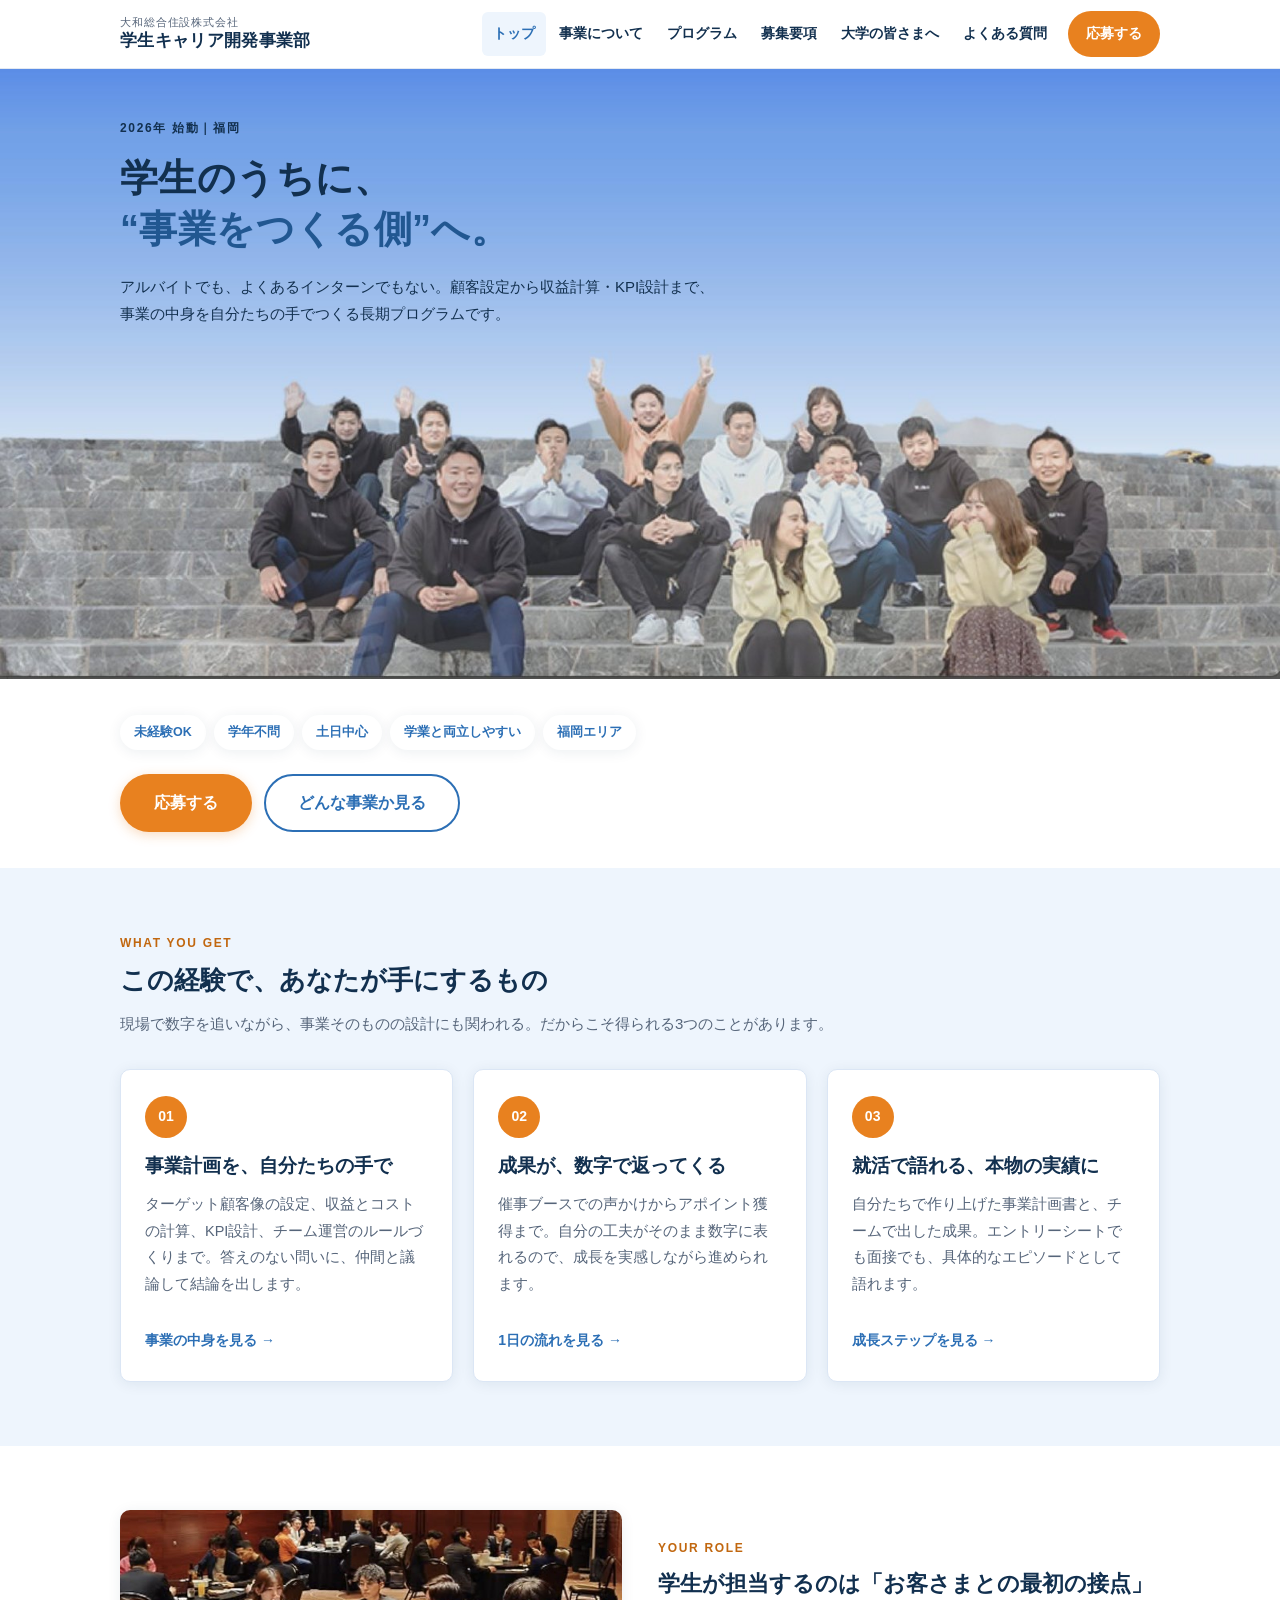
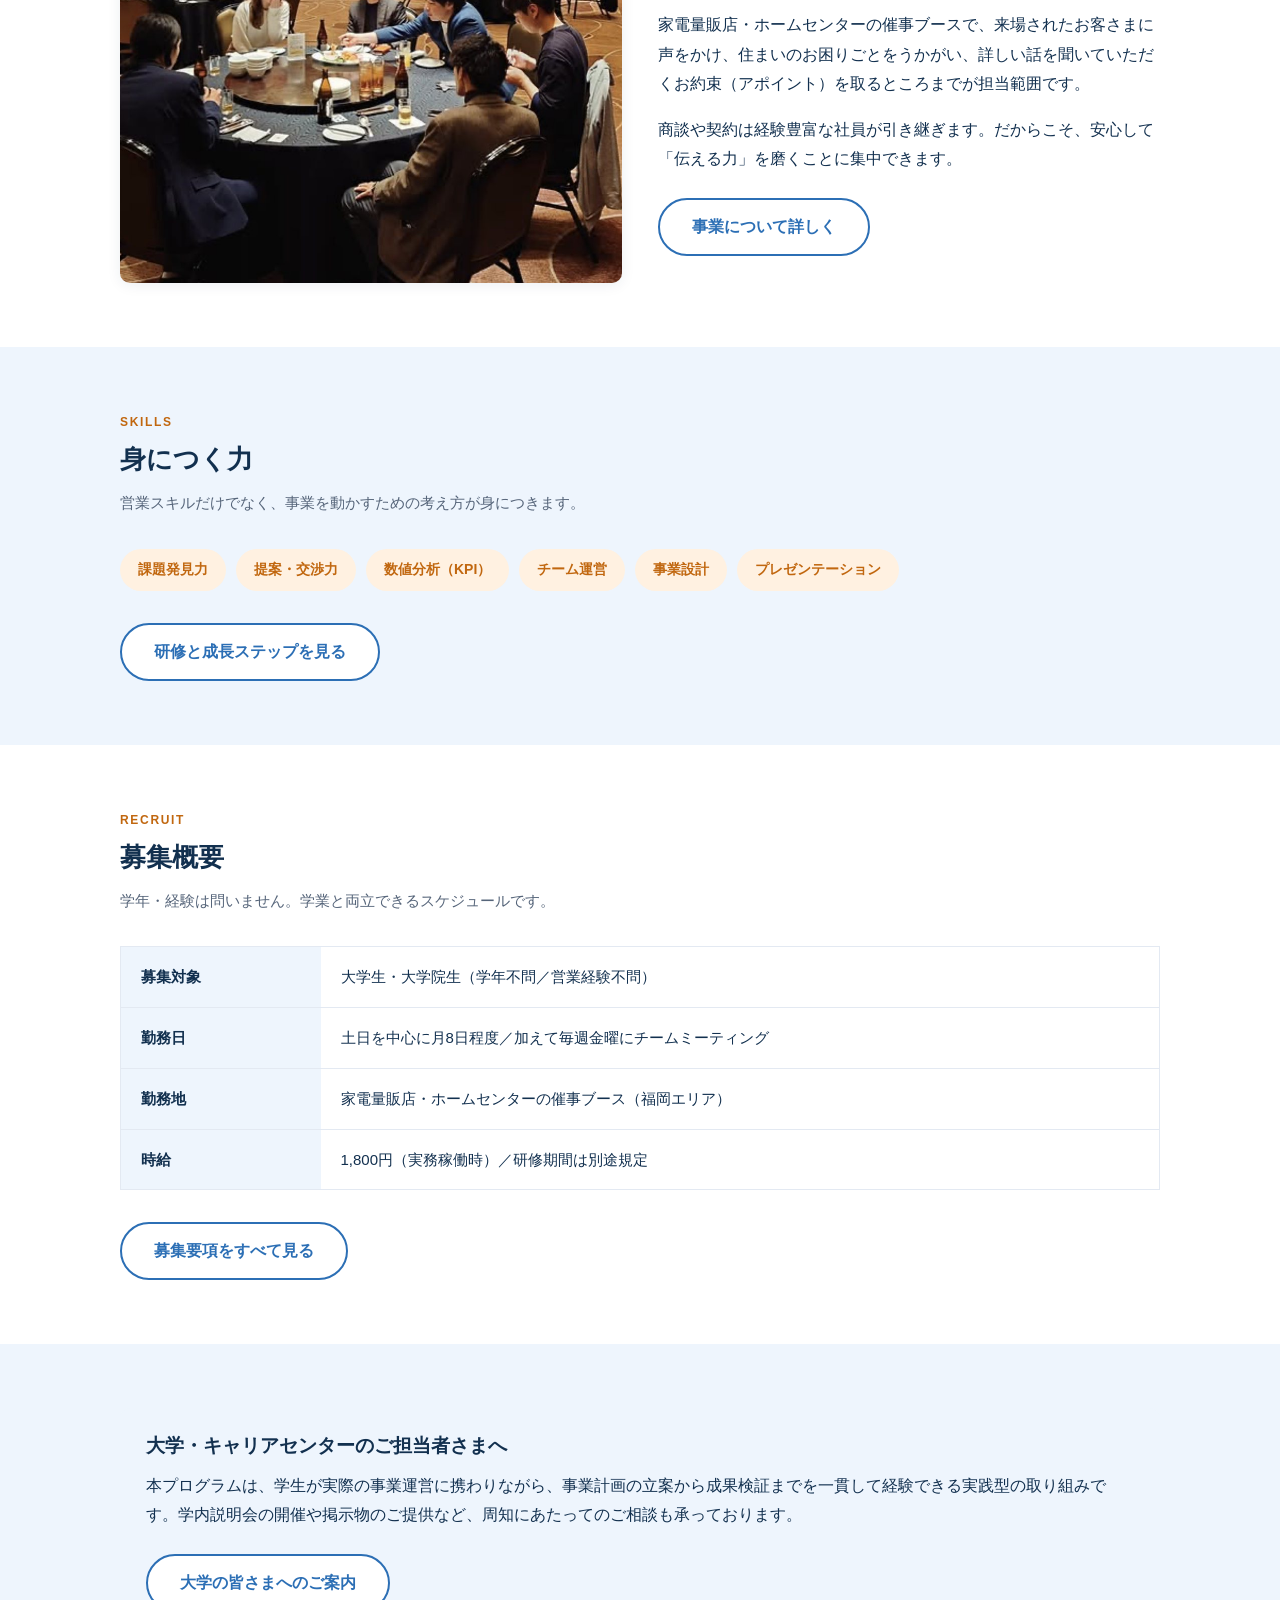
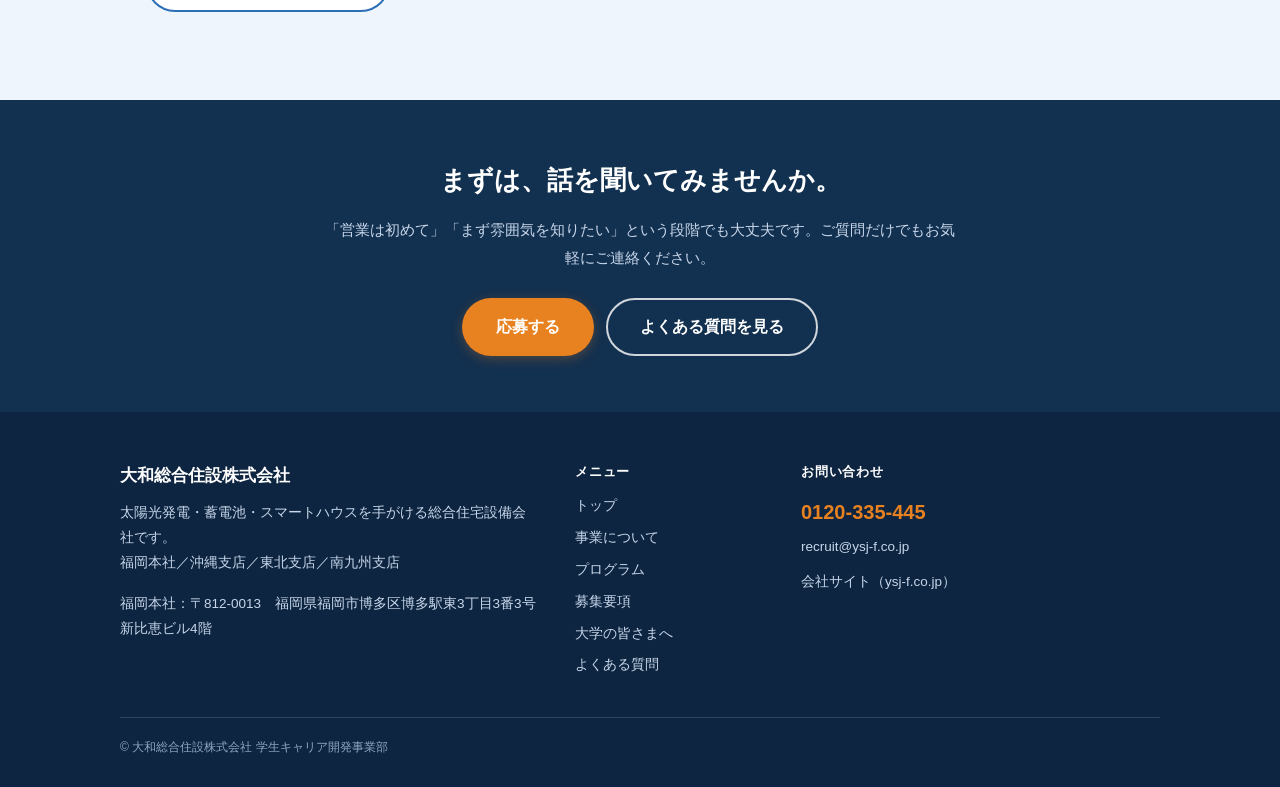
==== index.html @ b504ba30 "Add files via upload" ====
<!DOCTYPE html>
<html lang="ja">
<head>
<meta charset="utf-8">
<meta name="viewport" content="width=device-width,initial-scale=1">
<title>学生キャリア開発事業部｜大和総合住設株式会社</title>
<meta name="description" content="大和総合住設株式会社の学生キャリア開発事業部。顧客設定・収益計算・KPI設計まで、事業のつくり方を学生自身が考え、形にする長期プログラムです。福岡エリアで学生を募集しています。">
<link rel="stylesheet" href="assets/style.css">
</head>
<body>

<!--
  ==========================================================================
   このファイルの直し方（ブラウザ上でもそのまま編集できます）

   ・「< >」で囲まれた部分＝タグ は触らないでください
   ・タグとタグの あいだの日本語 だけを書き換えます
       例）  <h3>事業計画を、自分たちの手で</h3>
             ここの日本語だけ変える ↑
   ・下に「▼ ◯◯ ここから」という目印を入れています。直したい場所を
     その目印から探してください
   ・応募ボタンのリンク先・電話番号・メールは assets/config.js で
     一括変更できます（このファイルを触る必要はありません）
  ==========================================================================
-->

<header class="site-header">
  <div class="wrap header-inner">
    <a class="brand" href="index.html">
      <span class="brand-sub">大和総合住設株式会社</span>
      <span class="brand-main">学生キャリア開発事業部</span>
    </a>
    <button class="nav-toggle" type="button" aria-label="メニューを開く" aria-expanded="false"><span></span></button>
    <nav class="nav">
      <a href="index.html">トップ</a>
      <a href="about.html">事業について</a>
      <a href="program.html">プログラム</a>
      <a href="recruit.html">募集要項</a>
      <a href="for-universities.html">大学の皆さまへ</a>
      <a href="faq.html">よくある質問</a>
      <a class="btn-apply" href="#" data-apply>応募する</a>
    </nav>
  </div>
</header>

<main>

  <!-- ================= HERO ================= -->
  <!-- ▼▼▼ ここから：学生のうちに、“事業をつくる側”へ。 ▼▼▼ -->
  <section class="hero">
    <img class="hero-img" src="assets/img/hero.jpg" alt="大和総合住設の社員が階段に並んで笑顔で写る集合写真">
    <div class="hero-copy">
      <div class="wrap">
        <p class="hero-eyebrow">2026年 始動｜福岡</p>
        <h1>学生のうちに、<br><span class="accent">&ldquo;事業をつくる側&rdquo;へ。</span></h1>
        <p class="hero-lead">アルバイトでも、よくあるインターンでもない。顧客設定から収益計算・KPI設計まで、事業の中身を自分たちの手でつくる長期プログラムです。</p>
      </div>
    </div>
  </section>

  <!-- スマートフォン用（写真の下にテキストを表示） -->
  <div class="hero-copy-sp">
    <div class="wrap">
      <p class="hero-eyebrow">2026年 始動｜福岡</p>
      <h1>学生のうちに、<br><span class="accent">&ldquo;事業をつくる側&rdquo;へ。</span></h1>
      <p class="hero-lead">アルバイトでも、よくあるインターンでもない。顧客設定から収益計算・KPI設計まで、事業の中身を自分たちの手でつくる長期プログラムです。</p>
    </div>
  </div>

  <!-- ================= バッジ + CTA ================= -->
  <section class="section" style="padding-top:36px;padding-bottom:36px;">
    <div class="wrap">
      <ul class="hero-badges">
        <li>未経験OK</li>
        <li>学年不問</li>
        <li>土日中心</li>
        <li>学業と両立しやすい</li>
        <li>福岡エリア</li>
      </ul>
      <div class="hero-actions">
        <a class="btn btn-primary" href="#" data-apply>応募する</a>
        <a class="btn btn-ghost" href="about.html">どんな事業か見る</a>
      </div>
    </div>
  </section>

  <!-- ================= 3つの魅力 ================= -->
  <!-- ▼▼▼ ここから：この経験で、あなたが手にするもの ▼▼▼ -->
  <section class="section section-tint">
    <div class="wrap">
      <div class="section-head">
        <span class="label">WHAT YOU GET</span>
        <h2>この経験で、あなたが手にするもの</h2>
        <p>現場で数字を追いながら、事業そのものの設計にも関われる。だからこそ得られる3つのことがあります。</p>
      </div>
      <div class="cards">
        <div class="card">
          <span class="num">01</span>
          <h3>事業計画を、自分たちの手で</h3>
          <p>ターゲット顧客像の設定、収益とコストの計算、KPI設計、チーム運営のルールづくりまで。答えのない問いに、仲間と議論して結論を出します。</p>
          <a class="more" href="about.html">事業の中身を見る</a>
        </div>
        <div class="card">
          <span class="num">02</span>
          <h3>成果が、数字で返ってくる</h3>
          <p>催事ブースでの声かけからアポイント獲得まで。自分の工夫がそのまま数字に表れるので、成長を実感しながら進められます。</p>
          <a class="more" href="program.html">1日の流れを見る</a>
        </div>
        <div class="card">
          <span class="num">03</span>
          <h3>就活で語れる、本物の実績に</h3>
          <p>自分たちで作り上げた事業計画書と、チームで出した成果。エントリーシートでも面接でも、具体的なエピソードとして語れます。</p>
          <a class="more" href="program.html">成長ステップを見る</a>
        </div>
      </div>
    </div>
  </section>

  <!-- ================= 仕事内容 ================= -->
  <!-- ▼▼▼ ここから：学生が担当するのは「お客さまとの最初の接点」 ▼▼▼ -->
  <section class="section">
    <div class="wrap">
      <div class="media">
        <div class="media-img">
          <img src="assets/img/meeting.jpg" alt="社内でミーティングをするメンバーの様子">
        </div>
        <div class="media-body">
          <span class="label" style="display:block;font-size:12px;font-weight:700;letter-spacing:.14em;color:var(--orange-dark);margin-bottom:8px;">YOUR ROLE</span>
          <h3>学生が担当するのは「お客さまとの最初の接点」</h3>
          <p>家電量販店・ホームセンターの催事ブースで、来場されたお客さまに声をかけ、住まいのお困りごとをうかがい、詳しい話を聞いていただくお約束（アポイント）を取るところまでが担当範囲です。</p>
          <p>商談や契約は経験豊富な社員が引き継ぎます。だからこそ、安心して「伝える力」を磨くことに集中できます。</p>
          <p class="mt24"><a class="btn btn-ghost" href="about.html">事業について詳しく</a></p>
        </div>
      </div>
    </div>
  </section>

  <!-- ================= 身につく力 ================= -->
  <!-- ▼▼▼ ここから：身につく力 ▼▼▼ -->
  <section class="section section-tint">
    <div class="wrap">
      <div class="section-head">
        <span class="label">SKILLS</span>
        <h2>身につく力</h2>
        <p>営業スキルだけでなく、事業を動かすための考え方が身につきます。</p>
      </div>
      <ul class="chips">
        <li>課題発見力</li>
        <li>提案・交渉力</li>
        <li>数値分析（KPI）</li>
        <li>チーム運営</li>
        <li>事業設計</li>
        <li>プレゼンテーション</li>
      </ul>
      <p class="mt32"><a class="btn btn-ghost" href="program.html">研修と成長ステップを見る</a></p>
    </div>
  </section>

  <!-- ================= 募集要項ダイジェスト ================= -->
  <!-- ▼▼▼ ここから：募集概要 ▼▼▼ -->
  <section class="section">
    <div class="wrap">
      <div class="section-head">
        <span class="label">RECRUIT</span>
        <h2>募集概要</h2>
        <p>学年・経験は問いません。学業と両立できるスケジュールです。</p>
      </div>
      <table class="table">
        <tr><th>募集対象</th><td>大学生・大学院生（学年不問／営業経験不問）</td></tr>
        <tr><th>勤務日</th><td>土日を中心に月8日程度／加えて毎週金曜にチームミーティング</td></tr>
        <tr><th>勤務地</th><td>家電量販店・ホームセンターの催事ブース（福岡エリア）</td></tr>
        <tr><th>時給</th><td>1,800円（実務稼働時）／研修期間は別途規定</td></tr>
      </table>
      <p class="mt32"><a class="btn btn-ghost" href="recruit.html">募集要項をすべて見る</a></p>
    </div>
  </section>

  <!-- ================= 大学向け ================= -->
  <!-- ▼▼▼ ここから：大学・キャリアセンターのご担当者さまへ ▼▼▼ -->
  <section class="section section-tint">
    <div class="wrap">
      <div class="note">
        <h3>大学・キャリアセンターのご担当者さまへ</h3>
        <p>本プログラムは、学生が実際の事業運営に携わりながら、事業計画の立案から成果検証までを一貫して経験できる実践型の取り組みです。学内説明会の開催や掲示物のご提供など、周知にあたってのご相談も承っております。</p>
        <p class="mt24"><a class="btn btn-ghost" href="for-universities.html">大学の皆さまへのご案内</a></p>
      </div>
    </div>
  </section>

  <!-- ================= CTA ================= -->
  <!-- ▼▼▼ ここから：まずは、話を聞いてみませんか。 ▼▼▼ -->
  <section class="cta">
    <div class="wrap">
      <h2>まずは、話を聞いてみませんか。</h2>
      <p>「営業は初めて」「まず雰囲気を知りたい」という段階でも大丈夫です。ご質問だけでもお気軽にご連絡ください。</p>
      <div class="cta-actions">
        <a class="btn btn-primary" href="#" data-apply>応募する</a>
        <a class="btn btn-line" href="faq.html">よくある質問を見る</a>
      </div>
    </div>
  </section>

</main>

<footer class="site-footer">
  <div class="wrap">
    <div class="footer-top">
      <div class="footer-brand">
        <p class="name">大和総合住設株式会社</p>
        <p>太陽光発電・蓄電池・スマートハウスを手がける総合住宅設備会社です。<br>福岡本社／沖縄支店／東北支店／南九州支店</p>
        <p>福岡本社：〒812-0013　福岡県福岡市博多区博多駅東3丁目3番3号 新比恵ビル4階</p>
      </div>
      <div class="footer-links">
        <h4>メニュー</h4>
        <ul>
          <li><a href="index.html">トップ</a></li>
          <li><a href="about.html">事業について</a></li>
          <li><a href="program.html">プログラム</a></li>
          <li><a href="recruit.html">募集要項</a></li>
          <li><a href="for-universities.html">大学の皆さまへ</a></li>
          <li><a href="faq.html">よくある質問</a></li>
        </ul>
      </div>
      <div class="footer-contact">
        <h4 style="color:#fff;font-size:13px;margin:0 0 10px;letter-spacing:.06em;">お問い合わせ</h4>
        <a class="tel" href="tel:0120335445" data-tel>0120-335-445</a>
        <p style="margin:0 0 10px;"><a href="#" data-email>recruit@ysj-f.co.jp</a></p>
        <p style="margin:0;"><a href="https://ysj-f.co.jp" target="_blank" rel="noopener">会社サイト（ysj-f.co.jp）</a></p>
      </div>
    </div>
    <div class="footer-bottom">
      &copy; 大和総合住設株式会社 学生キャリア開発事業部
    </div>
  </div>
</footer>

<script src="assets/config.js"></script>
<script src="assets/main.js"></script>
</body>
</html>
---- assets/style.css ----
@charset "utf-8";

/* =========================================================
   大和総合住設株式会社 学生キャリア開発事業部 サイト共通CSS
   色を変えたいときは、下の :root の値を書き換えてください。
   ========================================================= */

:root{
  --navy:#12304F;
  --navy-deep:#0D2540;
  --blue:#2C6FB5;
  --blue-dark:#215791;
  --blue-light:#EEF5FD;
  --orange:#E8811F;
  --orange-dark:#C1670F;
  --orange-tint:#FFF1E1;
  --gray:#56657A;
  --line:#E3E9F2;
  --white:#ffffff;
  --shadow:0 2px 14px rgba(18,48,79,.08);
  --radius:10px;
  --wrap:1080px;
}

*,*::before,*::after{box-sizing:border-box;}

html{scroll-behavior:smooth;}

body{
  margin:0;
  color:var(--navy);
  background:var(--white);
  font-family:"Hiragino Kaku Gothic ProN","Hiragino Sans","Yu Gothic","YuGothic",Meiryo,"Noto Sans JP",sans-serif;
  font-size:16px;
  line-height:1.85;
  -webkit-text-size-adjust:100%;
}

img{max-width:100%;height:auto;display:block;border:0;}
a{color:var(--blue);}
a:hover{color:var(--blue-dark);}

.wrap{width:100%;max-width:var(--wrap);margin:0 auto;padding:0 20px;}

/* ---------------- header ---------------- */
.site-header{
  position:sticky;top:0;z-index:100;
  background:rgba(255,255,255,.97);
  border-bottom:1px solid var(--line);
}
.header-inner{
  display:flex;align-items:center;justify-content:space-between;
  gap:16px;min-height:68px;position:relative;
}
.brand{display:block;text-decoration:none;color:var(--navy);line-height:1.35;}
.brand .brand-sub{display:block;font-size:11px;letter-spacing:.08em;color:var(--gray);}
.brand .brand-main{display:block;font-size:17px;font-weight:700;letter-spacing:.02em;}

.nav{display:flex;align-items:center;gap:2px;}
.nav a{
  display:inline-block;padding:9px 11px;border-radius:6px;
  font-size:14px;font-weight:700;text-decoration:none;color:var(--navy);
}
.nav a:hover{background:var(--blue-light);color:var(--blue-dark);}
.nav a.is-current{color:var(--blue);background:var(--blue-light);}
.nav .btn-apply{
  margin-left:8px;background:var(--orange);color:#fff;padding:10px 18px;border-radius:999px;
}
.nav .btn-apply:hover{background:var(--orange-dark);color:#fff;}

.nav-toggle{
  display:none;width:44px;height:40px;border:1px solid var(--line);background:#fff;
  border-radius:8px;cursor:pointer;padding:0;
}
.nav-toggle span,.nav-toggle span::before,.nav-toggle span::after{
  display:block;width:20px;height:2px;background:var(--navy);margin:0 auto;position:relative;
}
.nav-toggle span::before{content:"";position:absolute;top:-6px;left:0;}
.nav-toggle span::after{content:"";position:absolute;top:6px;left:0;}

/* ---------------- buttons ---------------- */
.btn{
  display:inline-block;text-decoration:none;font-weight:700;text-align:center;
  padding:15px 32px;border-radius:999px;font-size:16px;line-height:1.5;
  border:2px solid transparent;cursor:pointer;
}
.btn-primary{background:var(--orange);color:#fff;box-shadow:0 3px 12px rgba(232,129,31,.28);}
.btn-primary:hover{background:var(--orange-dark);color:#fff;}
.btn-ghost{background:#fff;color:var(--blue);border-color:var(--blue);}
.btn-ghost:hover{background:var(--blue-light);color:var(--blue-dark);}
.btn-line{background:transparent;color:#fff;border-color:rgba(255,255,255,.8);}
.btn-line:hover{background:rgba(255,255,255,.14);color:#fff;}

/* ---------------- hero (top page) ---------------- */
.hero{position:relative;background:#7FA9E0;overflow:hidden;}
.hero-img{width:100%;height:auto;display:block;}
.hero-copy{position:absolute;left:0;right:0;top:7%;}
.hero-eyebrow{
  display:inline-block;font-size:12px;font-weight:700;letter-spacing:.14em;
  color:var(--navy);margin:0 0 14px;
}
.hero h1{
  margin:0 0 18px;font-size:38px;line-height:1.34;font-weight:700;letter-spacing:.01em;
}
.hero h1 .accent{color:var(--blue-dark);}
.hero-lead{margin:0 0 22px;font-size:15px;color:var(--navy);max-width:600px;}
.hero-badges{list-style:none;margin:0 0 24px;padding:0;display:flex;flex-wrap:wrap;gap:8px;}
.hero-badges li{
  background:#fff;color:var(--blue);font-size:12.5px;font-weight:700;
  padding:6px 14px;border-radius:999px;box-shadow:var(--shadow);
}
.hero-actions{display:flex;flex-wrap:wrap;gap:12px;}
.hero-copy-sp{display:none;}

/* ---------------- page head (sub pages) ---------------- */
.page-head{background:var(--blue-light);padding:44px 0 40px;border-bottom:1px solid var(--line);}
.page-head h1{margin:0 0 10px;font-size:30px;line-height:1.4;}
.page-head p{margin:0;color:var(--gray);font-size:15px;}
.breadcrumb{font-size:12.5px;color:var(--gray);margin:0 0 14px;}
.breadcrumb a{color:var(--gray);text-decoration:none;}
.breadcrumb a:hover{text-decoration:underline;}

/* ---------------- sections ---------------- */
.section{padding:64px 0;}
.section-tint{background:var(--blue-light);}
.section-head{margin:0 0 32px;}
.section-head .label{
  display:block;font-size:12px;font-weight:700;letter-spacing:.14em;color:var(--orange-dark);margin-bottom:8px;
}
.section-head h2{margin:0 0 10px;font-size:26px;line-height:1.45;}
.section-head p{margin:0;color:var(--gray);font-size:15px;}

h3{font-size:19px;line-height:1.5;margin:0 0 10px;}
p{margin:0 0 16px;}
p:last-child{margin-bottom:0;}

/* ---------------- cards ---------------- */
.cards{display:flex;flex-wrap:wrap;gap:20px;}
.card{
  flex:1 1 290px;background:#fff;border:1px solid var(--line);border-radius:var(--radius);
  padding:26px 24px;box-shadow:var(--shadow);
}
.section-tint .card{border-color:#DBE6F5;}
.card .num{
  display:inline-flex;align-items:center;justify-content:center;
  width:42px;height:42px;border-radius:50%;background:var(--orange);color:#fff;
  font-weight:700;font-size:14px;margin-bottom:14px;
}
.card h3{margin-bottom:10px;}
.card p{font-size:14.5px;color:var(--gray);}
.card .more{display:inline-block;margin-top:14px;font-size:14px;font-weight:700;text-decoration:none;}
.card .more::after{content:" \2192";}

/* ---------------- media rows ---------------- */
.media{display:flex;flex-wrap:wrap;gap:36px;align-items:center;}
.media-img{flex:1 1 380px;min-width:270px;}
.media-img img{border-radius:var(--radius);box-shadow:var(--shadow);width:100%;}
.media-body{flex:1 1 380px;min-width:270px;}
.media-body h3{font-size:22px;}

/* ---------------- chips ---------------- */
.chips{list-style:none;display:flex;flex-wrap:wrap;gap:10px;margin:0;padding:0;}
.chips li{
  background:var(--orange-tint);color:var(--orange-dark);font-weight:700;font-size:14px;
  padding:8px 18px;border-radius:999px;
}

/* ---------------- steps ---------------- */
.steps{list-style:none;margin:0;padding:0;}
.steps li{position:relative;padding:0 0 28px 62px;}
.steps li::before{
  content:attr(data-step);
  position:absolute;left:0;top:0;width:42px;height:42px;border-radius:50%;
  background:var(--blue);color:#fff;font-weight:700;font-size:13px;
  display:flex;align-items:center;justify-content:center;
}
.steps li::after{
  content:"";position:absolute;left:20px;top:46px;bottom:6px;width:2px;background:var(--line);
}
.steps li:last-child{padding-bottom:0;}
.steps li:last-child::after{display:none;}
.steps h3{margin:6px 0 6px;font-size:18px;}
.steps p{font-size:14.5px;color:var(--gray);}

/* ---------------- table ---------------- */
.table{width:100%;border-collapse:collapse;background:#fff;border:1px solid var(--line);}
.table th,.table td{padding:16px 20px;border-bottom:1px solid var(--line);text-align:left;vertical-align:top;font-size:15px;}
.table th{width:200px;background:var(--blue-light);font-weight:700;color:var(--navy);}
.table tr:last-child th,.table tr:last-child td{border-bottom:0;}

/* ---------------- faq ---------------- */
.faq{list-style:none;margin:0;padding:0;}
.faq li{background:#fff;border:1px solid var(--line);border-radius:var(--radius);padding:22px 24px;margin-bottom:14px;box-shadow:var(--shadow);}
.faq .q{font-weight:700;font-size:16.5px;margin:0 0 8px;padding-left:30px;position:relative;}
.faq .q::before{content:"Q";position:absolute;left:0;top:0;color:var(--orange);font-weight:700;}
.faq .a{margin:0;font-size:14.5px;color:var(--gray);padding-left:30px;position:relative;}
.faq .a::before{content:"A";position:absolute;left:0;top:0;color:var(--blue);font-weight:700;}

/* ---------------- note box ---------------- */
.note{background:var(--blue-light);border-radius:var(--radius);padding:24px 26px;}
.note h3{margin-top:0;}

/* ---------------- CTA band ---------------- */
.cta{background:var(--navy);color:#fff;padding:56px 0;text-align:center;}
.cta h2{margin:0 0 12px;font-size:26px;color:#fff;}
.cta p{margin:0 auto 26px;max-width:640px;color:#C7D6EA;font-size:15px;}
.cta-actions{display:flex;flex-wrap:wrap;gap:12px;justify-content:center;}

/* ---------------- page nav ---------------- */
.pagenav{display:flex;flex-wrap:wrap;gap:14px;justify-content:space-between;padding:34px 0 0;border-top:1px solid var(--line);margin-top:48px;}
.pagenav a{font-weight:700;text-decoration:none;font-size:15px;}

/* ---------------- footer ---------------- */
.site-footer{background:var(--navy-deep);color:#C7D6EA;padding:48px 0 28px;font-size:13.5px;}
.site-footer a{color:#C7D6EA;text-decoration:none;}
.site-footer a:hover{color:#fff;text-decoration:underline;}
.footer-top{display:flex;flex-wrap:wrap;gap:36px;justify-content:space-between;}
.footer-brand{flex:1 1 300px;}
.footer-brand .name{color:#fff;font-size:17px;font-weight:700;margin:0 0 10px;}
.footer-links{flex:0 1 190px;}
.footer-links h4{color:#fff;font-size:13px;margin:0 0 10px;letter-spacing:.06em;}
.footer-links ul{list-style:none;margin:0;padding:0;}
.footer-links li{margin-bottom:7px;}
.footer-contact{flex:1 1 240px;}
.footer-contact .tel{color:var(--orange);font-size:20px;font-weight:700;display:block;margin-bottom:4px;}
.footer-bottom{border-top:1px solid rgba(255,255,255,.14);margin-top:32px;padding-top:18px;font-size:12px;color:#8FA5C2;}

/* ---------------- utilities ---------------- */
.mt0{margin-top:0;}
.mb0{margin-bottom:0;}
.mt24{margin-top:24px;}
.mt32{margin-top:32px;}
.mt40{margin-top:40px;}
.center{text-align:center;}
.lead{font-size:17px;line-height:1.9;}
.small{font-size:13px;color:var(--gray);}

/* ================= タブレット ================= */
@media (max-width:900px){
  .hero h1{font-size:30px;}
  .hero-copy{top:4%;}
  .hero-lead{font-size:14px;}
  .nav a{padding:8px 8px;font-size:13px;}
  .nav .btn-apply{padding:9px 14px;}
}

/* ================= スマートフォン ================= */
@media (max-width:760px){
  body{font-size:15px;}

  .nav-toggle{display:block;}
  .nav{
    display:none;position:absolute;left:0;right:0;top:100%;
    flex-direction:column;align-items:stretch;gap:0;
    background:#fff;border:1px solid var(--line);border-radius:0 0 10px 10px;
    box-shadow:0 8px 20px rgba(18,48,79,.10);padding:8px 12px 16px;
  }
  .nav.is-open{display:flex;}
  .nav a{padding:13px 10px;font-size:15px;border-radius:6px;}
  .nav .btn-apply{margin:10px 0 0;text-align:center;}

  .hero-copy{display:none;}
  .hero-copy-sp{
    display:block;background:linear-gradient(180deg,#9CC0EA 0%,#EEF5FD 100%);
    padding:28px 0 34px;
  }
  .hero-copy-sp h1{font-size:25px;margin:0 0 14px;line-height:1.42;}
  .hero-copy-sp .hero-lead{font-size:14.5px;}

  .section{padding:44px 0;}
  .section-head h2{font-size:22px;}
  .page-head{padding:32px 0 30px;}
  .page-head h1{font-size:24px;}

  .media{gap:24px;}
  .media-body h3{font-size:19px;}

  .table th,.table td{display:block;width:100%;}
  .table th{border-bottom:0;padding:14px 18px 4px;}
  .table td{padding:0 18px 16px;}

  .steps li{padding-left:52px;}
  .steps li::before{width:36px;height:36px;font-size:12px;}
  .steps li::after{left:17px;top:40px;}

  .cta{padding:44px 0;}
  .cta h2{font-size:22px;}

  .hero-actions .btn,.cta-actions .btn{width:100%;}
}
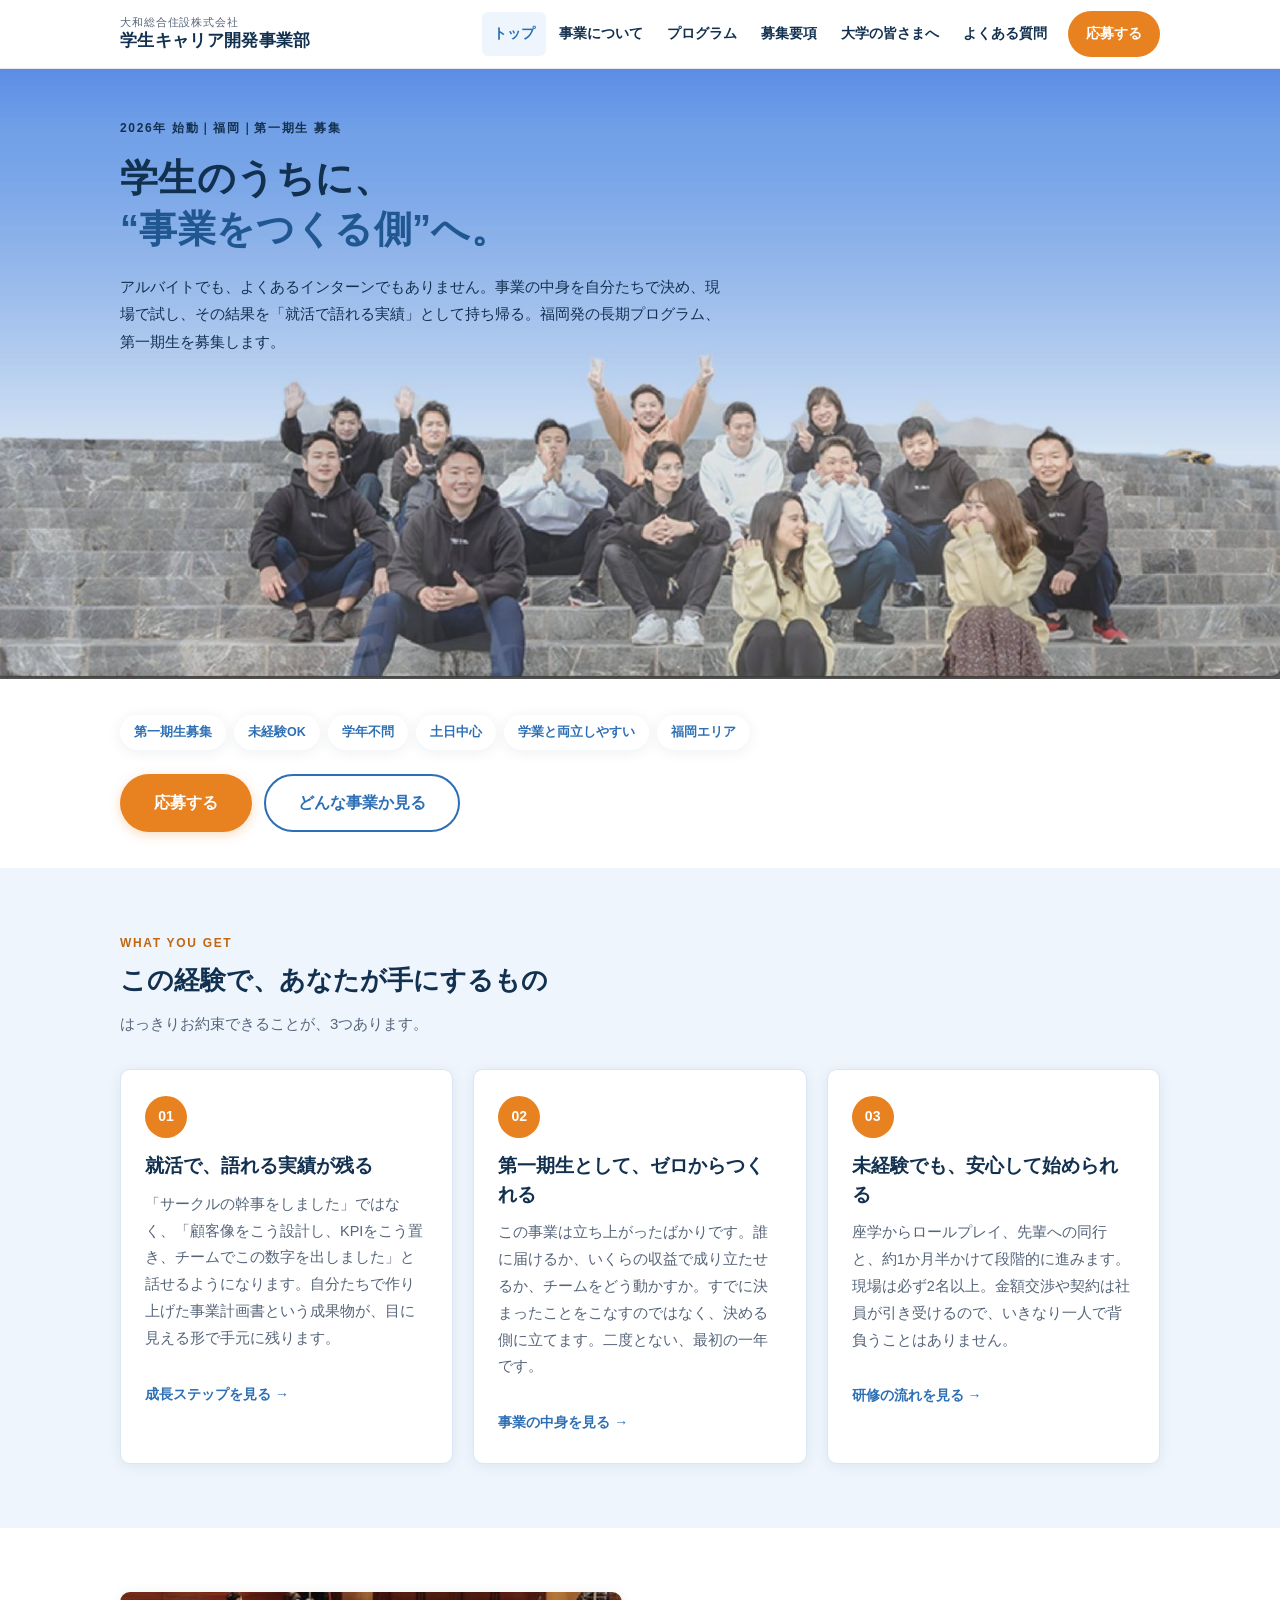
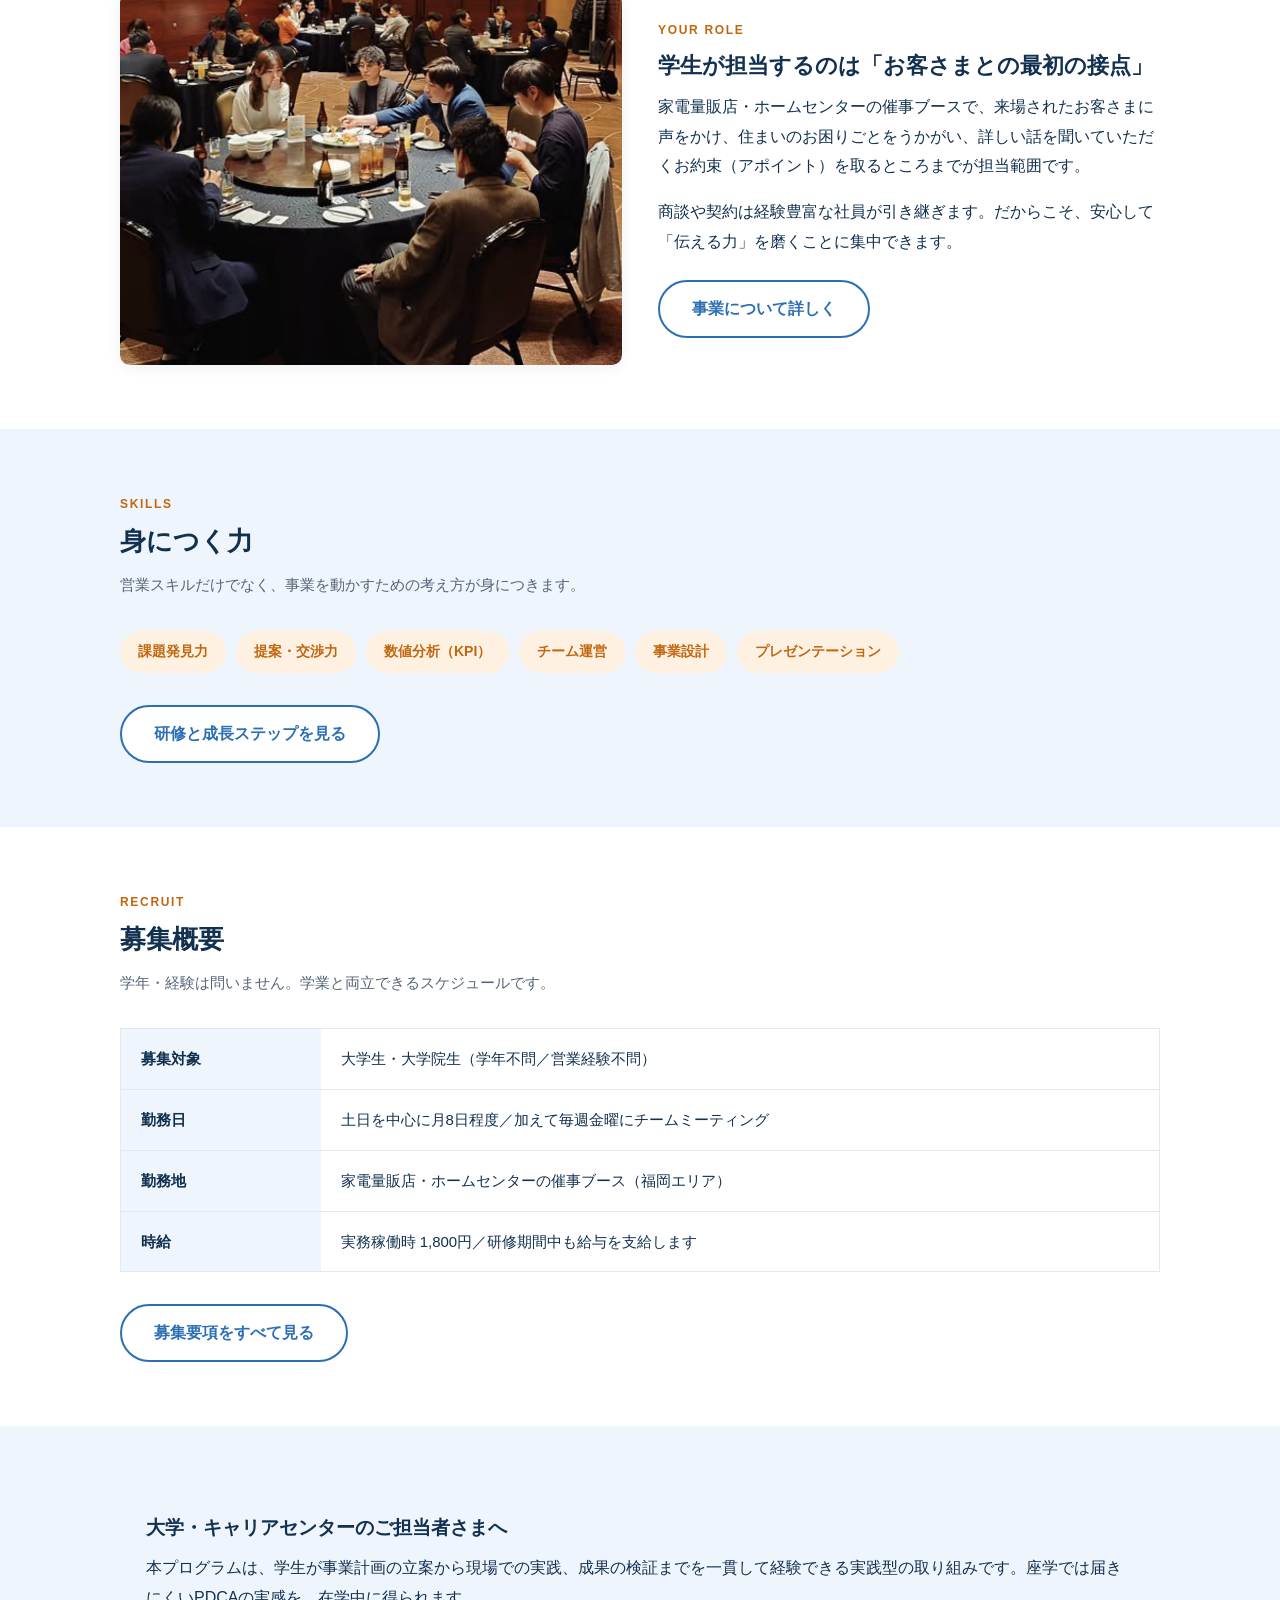
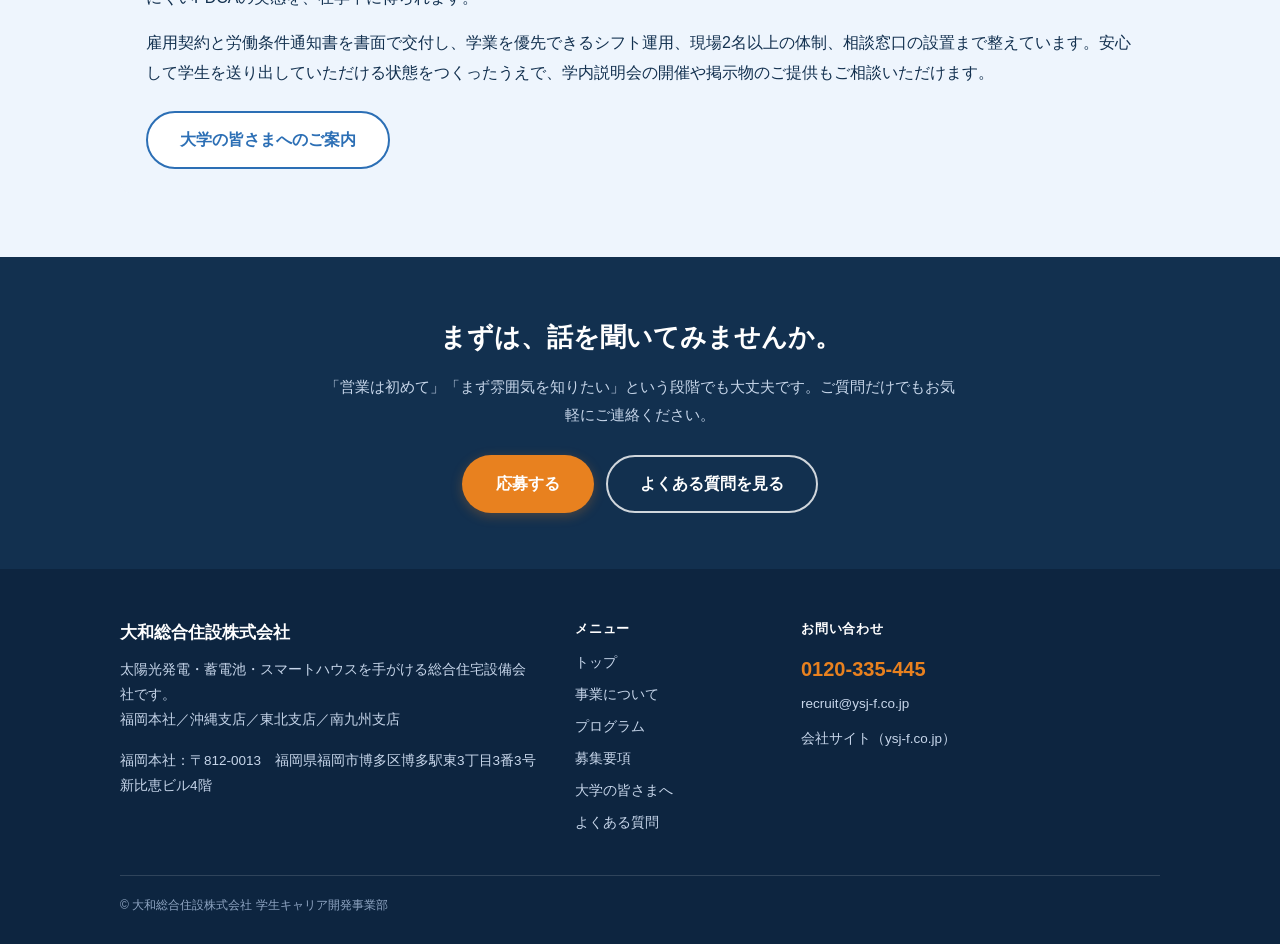
==== commit 697eff1b: "Add files via upload" ====
--- a/index.html
+++ b/index.html
@@ -51,9 +51,9 @@
     <img class="hero-img" src="assets/img/hero.jpg" alt="大和総合住設の社員が階段に並んで笑顔で写る集合写真">
     <div class="hero-copy">
       <div class="wrap">
-        <p class="hero-eyebrow">2026年 始動｜福岡</p>
+        <p class="hero-eyebrow">2026年 始動｜福岡｜第一期生 募集</p>
         <h1>学生のうちに、<br><span class="accent">&ldquo;事業をつくる側&rdquo;へ。</span></h1>
-        <p class="hero-lead">アルバイトでも、よくあるインターンでもない。顧客設定から収益計算・KPI設計まで、事業の中身を自分たちの手でつくる長期プログラムです。</p>
+        <p class="hero-lead">アルバイトでも、よくあるインターンでもありません。事業の中身を自分たちで決め、現場で試し、その結果を「就活で語れる実績」として持ち帰る。福岡発の長期プログラム、第一期生を募集します。</p>
       </div>
     </div>
   </section>
@@ -71,6 +71,7 @@
   <section class="section" style="padding-top:36px;padding-bottom:36px;">
     <div class="wrap">
       <ul class="hero-badges">
+        <li>第一期生募集</li>
         <li>未経験OK</li>
         <li>学年不問</li>
         <li>土日中心</li>
@@ -91,26 +92,26 @@
       <div class="section-head">
         <span class="label">WHAT YOU GET</span>
         <h2>この経験で、あなたが手にするもの</h2>
-        <p>現場で数字を追いながら、事業そのものの設計にも関われる。だからこそ得られる3つのことがあります。</p>
+        <p>はっきりお約束できることが、3つあります。</p>
       </div>
       <div class="cards">
         <div class="card">
           <span class="num">01</span>
-          <h3>事業計画を、自分たちの手で</h3>
-          <p>ターゲット顧客像の設定、収益とコストの計算、KPI設計、チーム運営のルールづくりまで。答えのない問いに、仲間と議論して結論を出します。</p>
-          <a class="more" href="about.html">事業の中身を見る</a>
+          <h3>就活で、語れる実績が残る</h3>
+          <p>「サークルの幹事をしました」ではなく、「顧客像をこう設計し、KPIをこう置き、チームでこの数字を出しました」と話せるようになります。自分たちで作り上げた事業計画書という成果物が、目に見える形で手元に残ります。</p>
+          <a class="more" href="program.html">成長ステップを見る</a>
         </div>
         <div class="card">
           <span class="num">02</span>
-          <h3>成果が、数字で返ってくる</h3>
-          <p>催事ブースでの声かけからアポイント獲得まで。自分の工夫がそのまま数字に表れるので、成長を実感しながら進められます。</p>
-          <a class="more" href="program.html">1日の流れを見る</a>
+          <h3>第一期生として、ゼロからつくれる</h3>
+          <p>この事業は立ち上がったばかりです。誰に届けるか、いくらの収益で成り立たせるか、チームをどう動かすか。すでに決まったことをこなすのではなく、決める側に立てます。二度とない、最初の一年です。</p>
+          <a class="more" href="about.html">事業の中身を見る</a>
         </div>
         <div class="card">
           <span class="num">03</span>
-          <h3>就活で語れる、本物の実績に</h3>
-          <p>自分たちで作り上げた事業計画書と、チームで出した成果。エントリーシートでも面接でも、具体的なエピソードとして語れます。</p>
-          <a class="more" href="program.html">成長ステップを見る</a>
+          <h3>未経験でも、安心して始められる</h3>
+          <p>座学からロールプレイ、先輩への同行と、約1か月半かけて段階的に進みます。現場は必ず2名以上。金額交渉や契約は社員が引き受けるので、いきなり一人で背負うことはありません。</p>
+          <a class="more" href="program.html">研修の流れを見る</a>
         </div>
       </div>
     </div>
@@ -169,7 +170,7 @@
         <tr><th>募集対象</th><td>大学生・大学院生（学年不問／営業経験不問）</td></tr>
         <tr><th>勤務日</th><td>土日を中心に月8日程度／加えて毎週金曜にチームミーティング</td></tr>
         <tr><th>勤務地</th><td>家電量販店・ホームセンターの催事ブース（福岡エリア）</td></tr>
-        <tr><th>時給</th><td>1,800円（実務稼働時）／研修期間は別途規定</td></tr>
+        <tr><th>時給</th><td>実務稼働時 1,800円／研修期間中も給与を支給します</td></tr>
       </table>
       <p class="mt32"><a class="btn btn-ghost" href="recruit.html">募集要項をすべて見る</a></p>
     </div>
@@ -181,7 +182,8 @@
     <div class="wrap">
       <div class="note">
         <h3>大学・キャリアセンターのご担当者さまへ</h3>
-        <p>本プログラムは、学生が実際の事業運営に携わりながら、事業計画の立案から成果検証までを一貫して経験できる実践型の取り組みです。学内説明会の開催や掲示物のご提供など、周知にあたってのご相談も承っております。</p>
+        <p>本プログラムは、学生が事業計画の立案から現場での実践、成果の検証までを一貫して経験できる実践型の取り組みです。座学では届きにくいPDCAの実感を、在学中に得られます。</p>
+        <p>雇用契約と労働条件通知書を書面で交付し、学業を優先できるシフト運用、現場2名以上の体制、相談窓口の設置まで整えています。安心して学生を送り出していただける状態をつくったうえで、学内説明会の開催や掲示物のご提供もご相談いただけます。</p>
         <p class="mt24"><a class="btn btn-ghost" href="for-universities.html">大学の皆さまへのご案内</a></p>
       </div>
     </div>
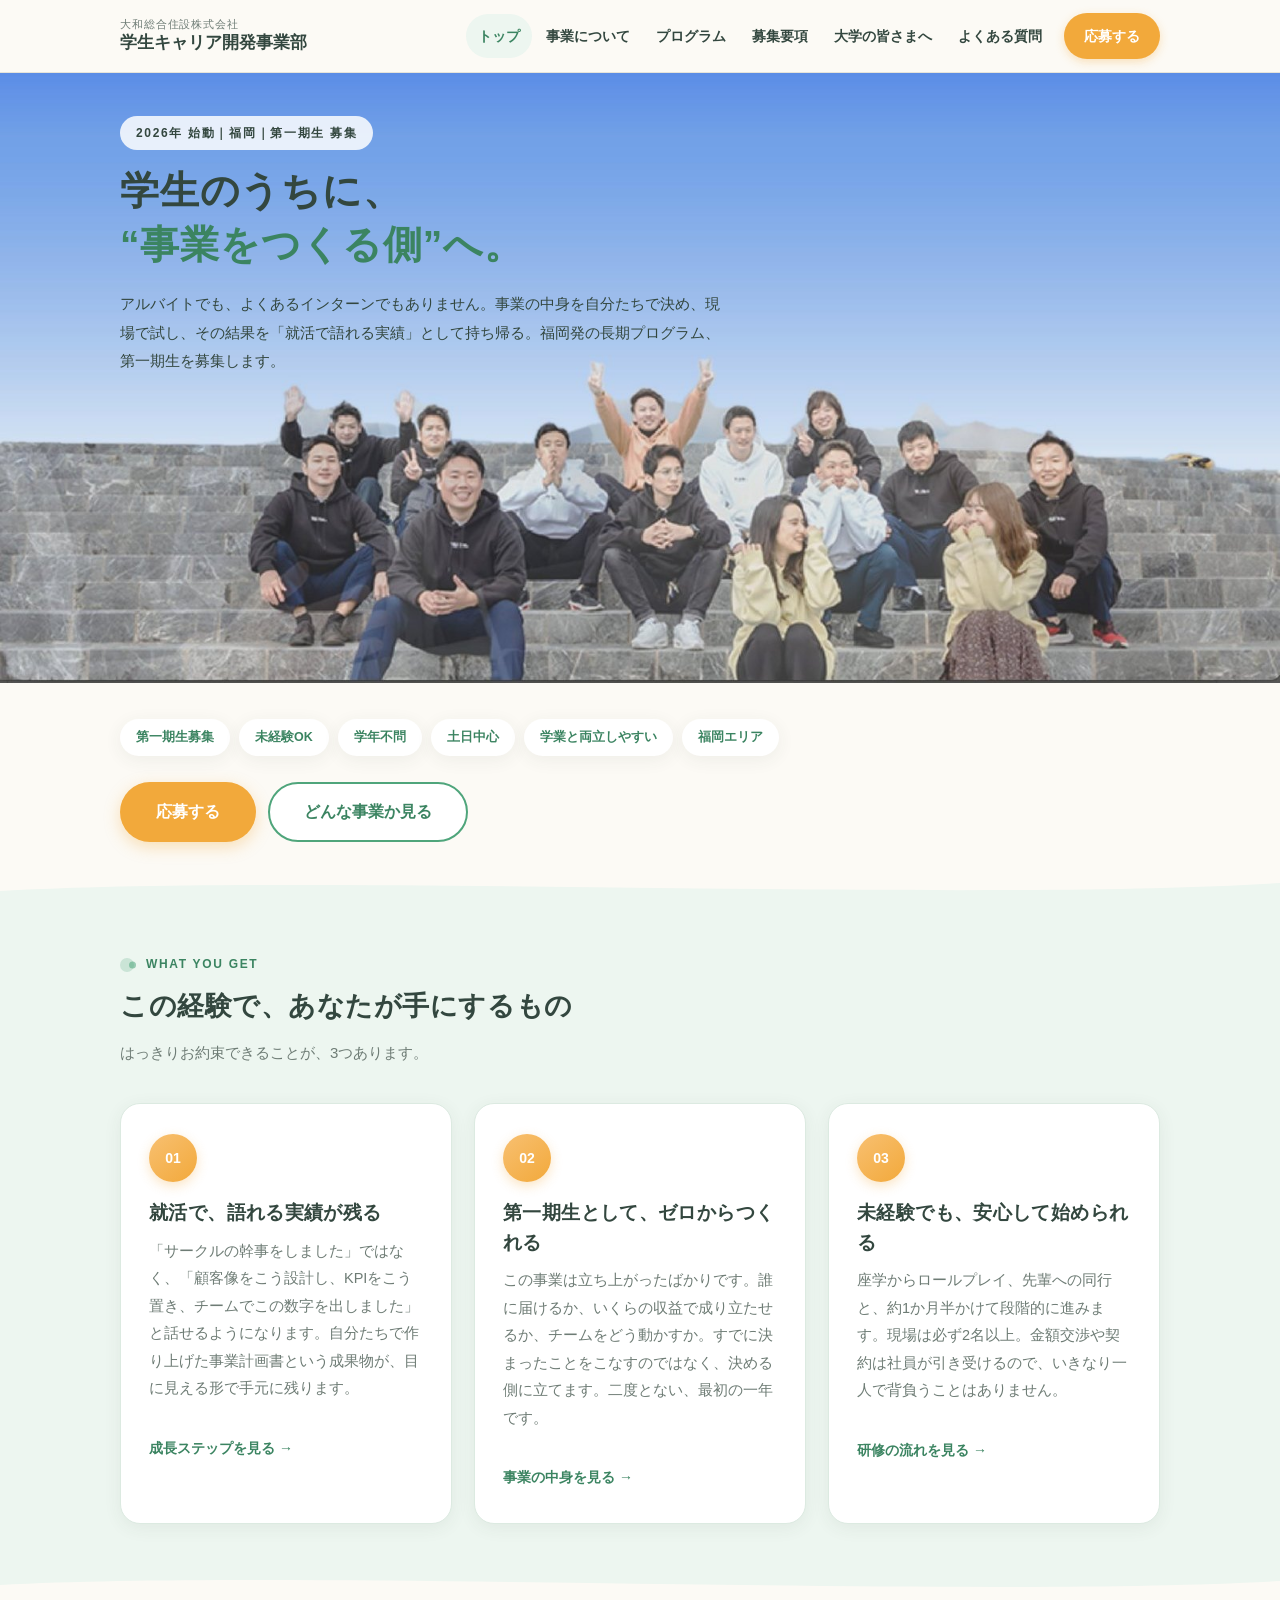
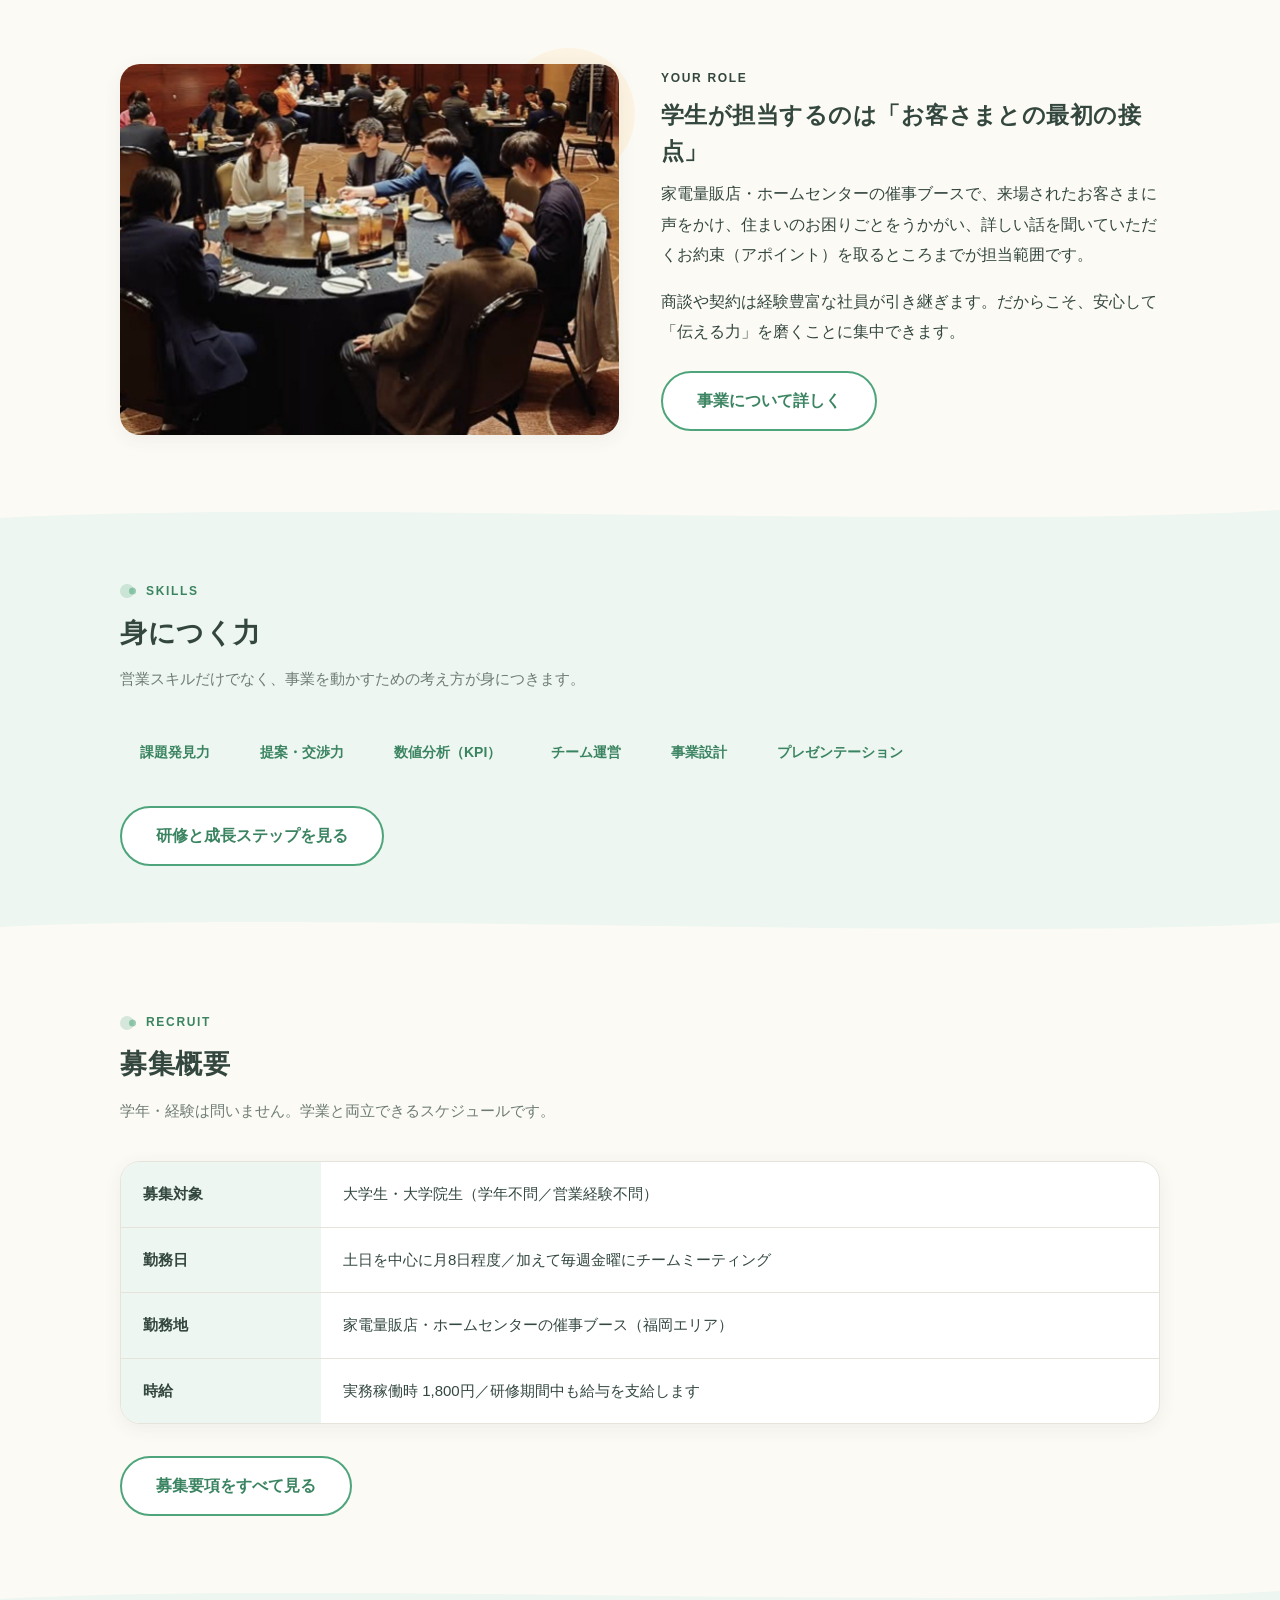
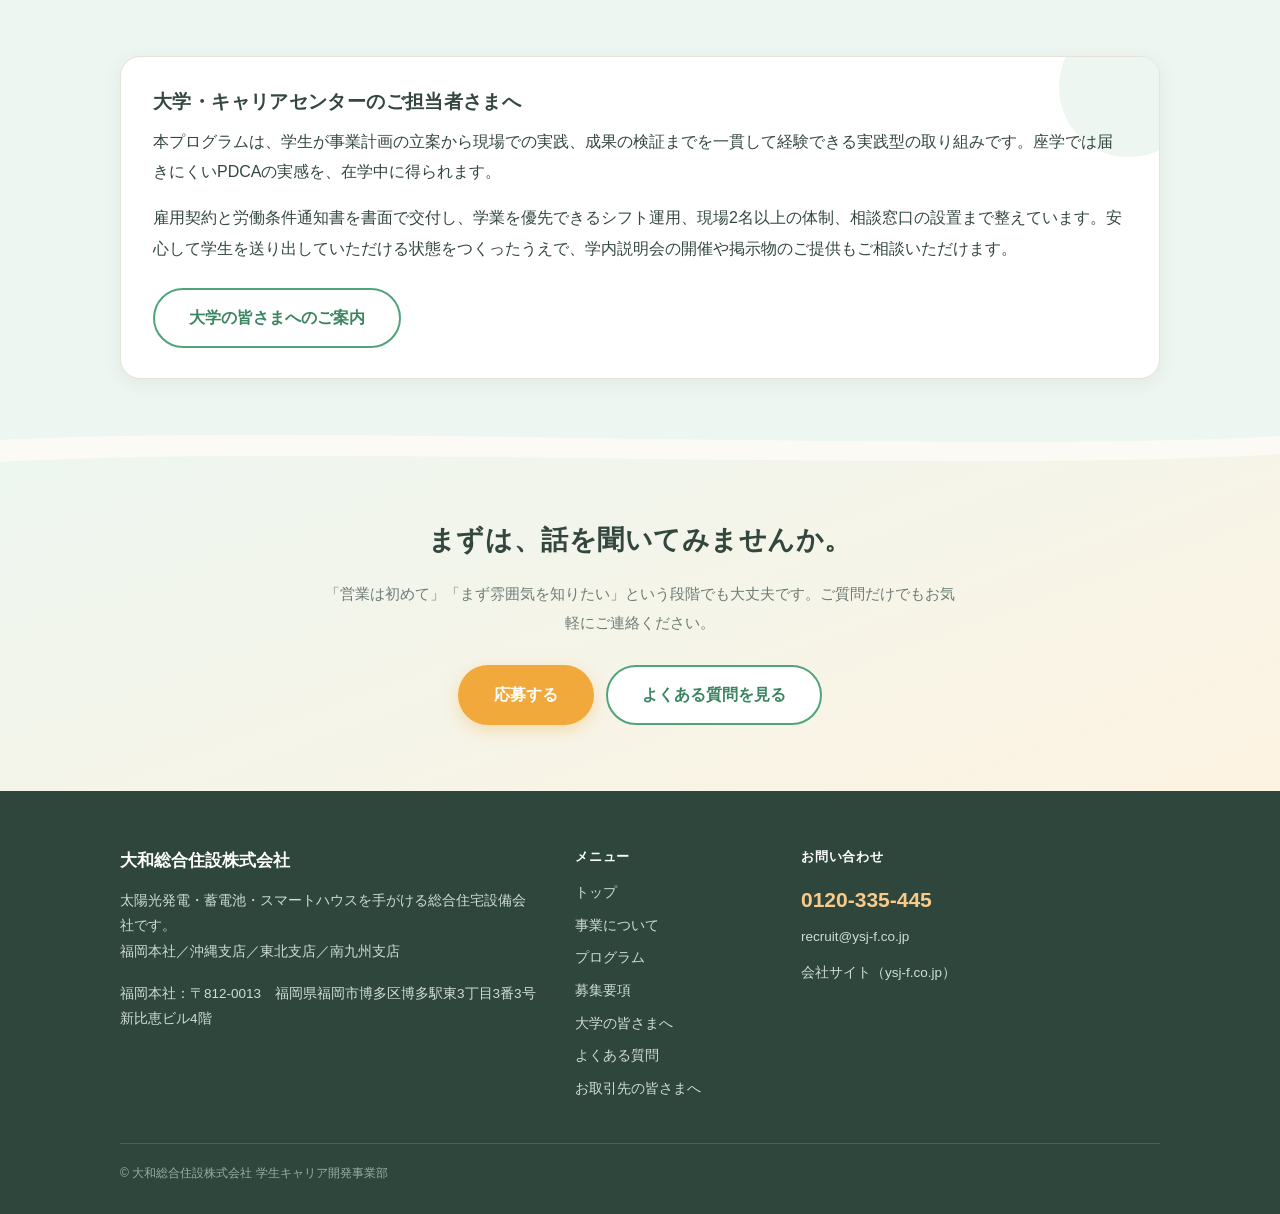
==== commit cc057f8e: "Add files via upload" ====
--- a/index.html
+++ b/index.html
@@ -61,9 +61,9 @@
   <!-- スマートフォン用（写真の下にテキストを表示） -->
   <div class="hero-copy-sp">
     <div class="wrap">
-      <p class="hero-eyebrow">2026年 始動｜福岡</p>
+      <p class="hero-eyebrow">2026年 始動｜福岡｜第一期生 募集</p>
       <h1>学生のうちに、<br><span class="accent">&ldquo;事業をつくる側&rdquo;へ。</span></h1>
-      <p class="hero-lead">アルバイトでも、よくあるインターンでもない。顧客設定から収益計算・KPI設計まで、事業の中身を自分たちの手でつくる長期プログラムです。</p>
+      <p class="hero-lead">アルバイトでも、よくあるインターンでもありません。事業の中身を自分たちで決め、現場で試し、その結果を「就活で語れる実績」として持ち帰る。福岡発の長期プログラム、第一期生を募集します。</p>
     </div>
   </div>
 
@@ -221,6 +221,7 @@
           <li><a href="recruit.html">募集要項</a></li>
           <li><a href="for-universities.html">大学の皆さまへ</a></li>
           <li><a href="faq.html">よくある質問</a></li>
+          <li><a href="for-partners.html">お取引先の皆さまへ</a></li>
         </ul>
       </div>
       <div class="footer-contact">
--- a/assets/style.css
+++ b/assets/style.css
@@ -2,24 +2,39 @@
 
 /* =========================================================
    大和総合住設株式会社 学生キャリア開発事業部 サイト共通CSS
-   色を変えたいときは、下の :root の値を書き換えてください。
+
+   色を変えたいときは、下の :root の値だけ書き換えてください。
+   それだけで全ページの色が変わります。
    ========================================================= */
 
 :root{
-  --navy:#12304F;
-  --navy-deep:#0D2540;
-  --blue:#2C6FB5;
-  --blue-dark:#215791;
-  --blue-light:#EEF5FD;
-  --orange:#E8811F;
-  --orange-dark:#C1670F;
-  --orange-tint:#FFF1E1;
-  --gray:#56657A;
-  --line:#E3E9F2;
+  /* --- 文字の色 --- */
+  --ink:#33473F;         /* 基本の文字色（緑みのある墨色） */
+  --ink-deep:#2E463C;    /* フッターの背景 */
+
+  /* --- メインの緑 --- */
+  --green:#4FA57B;
+  --green-dark:#3B8461;
+  --green-light:#EDF6F0;  /* 薄い緑の背景 */
+
+  /* --- アクセントの黄（ボタン・番号） --- */
+  --sun:#F2A93B;
+  --sun-dark:#D98F22;
+  --sun-tint:#FDF3E2;
+
+  /* --- 背景・罫線 --- */
+  --cream:#FCFAF5;       /* ページ全体の背景（生成り色） */
+  --gray:#6E7C75;        /* 補足文の色 */
+  --line:#E6E4DA;        /* 罫線（あたたかみのあるベージュ） */
   --white:#ffffff;
-  --shadow:0 2px 14px rgba(18,48,79,.08);
-  --radius:10px;
+
+  --shadow:0 4px 18px rgba(51,71,63,.07);
+  --shadow-lift:0 10px 26px rgba(51,71,63,.11);
+  --radius:20px;         /* 角の丸み。大きくするほどやわらかい印象に */
   --wrap:1080px;
+
+  /* 見出しに使う書体（丸ゴシック優先） */
+  --font-round:"Hiragino Maru Gothic ProN","ヒラギノ丸ゴ ProN W4","Hiragino Sans","Yu Gothic","YuGothic",Meiryo,"Noto Sans JP",sans-serif;
 }
 
 *,*::before,*::after{box-sizing:border-box;}
@@ -28,211 +43,303 @@
 
 body{
   margin:0;
-  color:var(--navy);
-  background:var(--white);
+  color:var(--ink);
+  background:var(--cream);
   font-family:"Hiragino Kaku Gothic ProN","Hiragino Sans","Yu Gothic","YuGothic",Meiryo,"Noto Sans JP",sans-serif;
   font-size:16px;
-  line-height:1.85;
+  line-height:1.9;
   -webkit-text-size-adjust:100%;
 }
 
 img{max-width:100%;height:auto;display:block;border:0;}
-a{color:var(--blue);}
-a:hover{color:var(--blue-dark);}
-
-.wrap{width:100%;max-width:var(--wrap);margin:0 auto;padding:0 20px;}
-
-/* ---------------- header ---------------- */
+a{color:var(--green-dark);}
+a:hover{color:var(--green);}
+
+h1,h2,h3,h4{font-family:var(--font-round);letter-spacing:.02em;}
+
+.wrap{width:100%;max-width:var(--wrap);margin:0 auto;padding:0 20px;position:relative;z-index:1;}
+
+/* ---------------- ヘッダー ---------------- */
 .site-header{
   position:sticky;top:0;z-index:100;
-  background:rgba(255,255,255,.97);
+  background:rgba(252,250,245,.95);
+  backdrop-filter:saturate(160%) blur(8px);
+  -webkit-backdrop-filter:saturate(160%) blur(8px);
   border-bottom:1px solid var(--line);
 }
 .header-inner{
   display:flex;align-items:center;justify-content:space-between;
-  gap:16px;min-height:68px;position:relative;
-}
-.brand{display:block;text-decoration:none;color:var(--navy);line-height:1.35;}
+  gap:16px;min-height:72px;position:relative;
+}
+.brand{display:block;text-decoration:none;color:var(--ink);line-height:1.35;}
 .brand .brand-sub{display:block;font-size:11px;letter-spacing:.08em;color:var(--gray);}
-.brand .brand-main{display:block;font-size:17px;font-weight:700;letter-spacing:.02em;}
+.brand .brand-main{display:block;font-size:17px;font-weight:700;font-family:var(--font-round);}
 
 .nav{display:flex;align-items:center;gap:2px;}
 .nav a{
-  display:inline-block;padding:9px 11px;border-radius:6px;
-  font-size:14px;font-weight:700;text-decoration:none;color:var(--navy);
-}
-.nav a:hover{background:var(--blue-light);color:var(--blue-dark);}
-.nav a.is-current{color:var(--blue);background:var(--blue-light);}
+  display:inline-block;padding:9px 12px;border-radius:999px;
+  font-size:14px;font-weight:700;text-decoration:none;color:var(--ink);
+  transition:background .2s,color .2s;
+}
+.nav a:hover{background:var(--green-light);color:var(--green-dark);}
+.nav a.is-current{color:var(--green-dark);background:var(--green-light);}
 .nav .btn-apply{
-  margin-left:8px;background:var(--orange);color:#fff;padding:10px 18px;border-radius:999px;
-}
-.nav .btn-apply:hover{background:var(--orange-dark);color:#fff;}
+  margin-left:8px;background:var(--sun);color:#fff;padding:10px 20px;
+  box-shadow:0 3px 10px rgba(242,169,59,.32);
+}
+.nav .btn-apply:hover{background:var(--sun-dark);color:#fff;}
 
 .nav-toggle{
-  display:none;width:44px;height:40px;border:1px solid var(--line);background:#fff;
-  border-radius:8px;cursor:pointer;padding:0;
+  display:none;width:44px;height:42px;border:1px solid var(--line);background:#fff;
+  border-radius:14px;cursor:pointer;padding:0;
 }
 .nav-toggle span,.nav-toggle span::before,.nav-toggle span::after{
-  display:block;width:20px;height:2px;background:var(--navy);margin:0 auto;position:relative;
+  display:block;width:20px;height:2px;background:var(--ink);margin:0 auto;position:relative;border-radius:2px;
 }
 .nav-toggle span::before{content:"";position:absolute;top:-6px;left:0;}
 .nav-toggle span::after{content:"";position:absolute;top:6px;left:0;}
 
-/* ---------------- buttons ---------------- */
+/* ---------------- ボタン ---------------- */
 .btn{
   display:inline-block;text-decoration:none;font-weight:700;text-align:center;
-  padding:15px 32px;border-radius:999px;font-size:16px;line-height:1.5;
-  border:2px solid transparent;cursor:pointer;
-}
-.btn-primary{background:var(--orange);color:#fff;box-shadow:0 3px 12px rgba(232,129,31,.28);}
-.btn-primary:hover{background:var(--orange-dark);color:#fff;}
-.btn-ghost{background:#fff;color:var(--blue);border-color:var(--blue);}
-.btn-ghost:hover{background:var(--blue-light);color:var(--blue-dark);}
-.btn-line{background:transparent;color:#fff;border-color:rgba(255,255,255,.8);}
-.btn-line:hover{background:rgba(255,255,255,.14);color:#fff;}
-
-/* ---------------- hero (top page) ---------------- */
-.hero{position:relative;background:#7FA9E0;overflow:hidden;}
+  padding:16px 34px;border-radius:999px;font-size:16px;line-height:1.5;
+  border:2px solid transparent;cursor:pointer;font-family:var(--font-round);
+  transition:transform .18s,box-shadow .18s,background .18s;
+}
+.btn:hover{transform:translateY(-2px);}
+.btn-primary{background:var(--sun);color:#fff;box-shadow:0 5px 16px rgba(242,169,59,.34);}
+.btn-primary:hover{background:var(--sun-dark);color:#fff;box-shadow:0 9px 22px rgba(242,169,59,.40);}
+.btn-ghost{background:#fff;color:var(--green-dark);border-color:var(--green);}
+.btn-ghost:hover{background:var(--green-light);color:var(--green-dark);}
+.btn-line{background:#fff;color:var(--green-dark);border-color:var(--green);}
+.btn-line:hover{background:var(--green-light);color:var(--green-dark);}
+
+/* ---------------- トップの大きな写真 ---------------- */
+.hero{position:relative;background:#CFE3D8;overflow:hidden;}
 .hero-img{width:100%;height:auto;display:block;}
 .hero-copy{position:absolute;left:0;right:0;top:7%;}
 .hero-eyebrow{
   display:inline-block;font-size:12px;font-weight:700;letter-spacing:.14em;
-  color:var(--navy);margin:0 0 14px;
+  color:var(--ink);margin:0 0 14px;
+  background:rgba(255,255,255,.84);padding:6px 16px;border-radius:999px;
 }
 .hero h1{
-  margin:0 0 18px;font-size:38px;line-height:1.34;font-weight:700;letter-spacing:.01em;
-}
-.hero h1 .accent{color:var(--blue-dark);}
-.hero-lead{margin:0 0 22px;font-size:15px;color:var(--navy);max-width:600px;}
-.hero-badges{list-style:none;margin:0 0 24px;padding:0;display:flex;flex-wrap:wrap;gap:8px;}
+  margin:0 0 18px;font-size:39px;line-height:1.38;font-weight:700;
+}
+.hero h1 .accent{color:var(--green-dark);}
+.hero-lead{margin:0 0 22px;font-size:15px;color:var(--ink);max-width:600px;}
+.hero-badges{list-style:none;margin:0 0 26px;padding:0;display:flex;flex-wrap:wrap;gap:9px;}
 .hero-badges li{
-  background:#fff;color:var(--blue);font-size:12.5px;font-weight:700;
-  padding:6px 14px;border-radius:999px;box-shadow:var(--shadow);
+  background:#fff;color:var(--green-dark);font-size:12.5px;font-weight:700;
+  padding:7px 16px;border-radius:999px;box-shadow:var(--shadow);
 }
 .hero-actions{display:flex;flex-wrap:wrap;gap:12px;}
 .hero-copy-sp{display:none;}
 
-/* ---------------- page head (sub pages) ---------------- */
-.page-head{background:var(--blue-light);padding:44px 0 40px;border-bottom:1px solid var(--line);}
-.page-head h1{margin:0 0 10px;font-size:30px;line-height:1.4;}
+/* ---------------- 下層ページの見出し帯 ---------------- */
+.page-head{
+  background:var(--green-light);padding:48px 0 46px;position:relative;
+}
+.page-head::after{
+  content:"";position:absolute;left:0;right:0;bottom:-1px;height:22px;
+  background:var(--cream);
+  -webkit-mask:url('data:image/svg+xml;utf8,<svg xmlns="http://www.w3.org/2000/svg" viewBox="0 0 1200 22" preserveAspectRatio="none"><path d="M0,22 H1200 V8 C900,26 300,-4 0,12 Z" fill="black"/></svg>') no-repeat 50% 50%/100% 100%;
+          mask:url('data:image/svg+xml;utf8,<svg xmlns="http://www.w3.org/2000/svg" viewBox="0 0 1200 22" preserveAspectRatio="none"><path d="M0,22 H1200 V8 C900,26 300,-4 0,12 Z" fill="black"/></svg>') no-repeat 50% 50%/100% 100%;
+}
+.page-head h1{margin:0 0 10px;font-size:31px;line-height:1.42;}
 .page-head p{margin:0;color:var(--gray);font-size:15px;}
 .breadcrumb{font-size:12.5px;color:var(--gray);margin:0 0 14px;}
 .breadcrumb a{color:var(--gray);text-decoration:none;}
 .breadcrumb a:hover{text-decoration:underline;}
 
-/* ---------------- sections ---------------- */
-.section{padding:64px 0;}
-.section-tint{background:var(--blue-light);}
-.section-head{margin:0 0 32px;}
+/* ---------------- セクション ---------------- */
+.section{padding:70px 0;position:relative;}
+
+/* 薄い緑の帯。上下を波形にして、やわらかくつなげています */
+.section-tint{background:var(--green-light);position:relative;}
+.section-tint::before,
+.section-tint::after{
+  content:"";position:absolute;left:0;right:0;height:22px;background:var(--cream);z-index:0;
+}
+.section-tint::before{
+  top:-1px;
+  -webkit-mask:url('data:image/svg+xml;utf8,<svg xmlns="http://www.w3.org/2000/svg" viewBox="0 0 1200 22" preserveAspectRatio="none"><path d="M0,0 H1200 V6 C900,26 300,-4 0,14 Z" fill="black"/></svg>') no-repeat 50% 50%/100% 100%;
+          mask:url('data:image/svg+xml;utf8,<svg xmlns="http://www.w3.org/2000/svg" viewBox="0 0 1200 22" preserveAspectRatio="none"><path d="M0,0 H1200 V6 C900,26 300,-4 0,14 Z" fill="black"/></svg>') no-repeat 50% 50%/100% 100%;
+}
+.section-tint::after{
+  bottom:-1px;
+  -webkit-mask:url('data:image/svg+xml;utf8,<svg xmlns="http://www.w3.org/2000/svg" viewBox="0 0 1200 22" preserveAspectRatio="none"><path d="M0,22 H1200 V8 C900,26 300,-4 0,12 Z" fill="black"/></svg>') no-repeat 50% 50%/100% 100%;
+          mask:url('data:image/svg+xml;utf8,<svg xmlns="http://www.w3.org/2000/svg" viewBox="0 0 1200 22" preserveAspectRatio="none"><path d="M0,22 H1200 V8 C900,26 300,-4 0,12 Z" fill="black"/></svg>') no-repeat 50% 50%/100% 100%;
+}
+
+.section-head{margin:0 0 36px;}
 .section-head .label{
-  display:block;font-size:12px;font-weight:700;letter-spacing:.14em;color:var(--orange-dark);margin-bottom:8px;
-}
-.section-head h2{margin:0 0 10px;font-size:26px;line-height:1.45;}
+  display:inline-block;font-size:12px;font-weight:700;letter-spacing:.14em;
+  color:var(--green-dark);margin-bottom:10px;position:relative;padding-left:26px;
+}
+/* 見出しラベルの横の、小さな丸ふたつ */
+.section-head .label::before{
+  content:"";position:absolute;left:0;top:50%;transform:translateY(-50%);
+  width:14px;height:14px;border-radius:50%;background:var(--green);opacity:.22;
+}
+.section-head .label::after{
+  content:"";position:absolute;left:9px;top:50%;transform:translateY(-50%);
+  width:7px;height:7px;border-radius:50%;background:var(--green);opacity:.55;
+}
+.section-head h2{margin:0 0 12px;font-size:27px;line-height:1.5;}
 .section-head p{margin:0;color:var(--gray);font-size:15px;}
 
-h3{font-size:19px;line-height:1.5;margin:0 0 10px;}
+h3{font-size:19px;line-height:1.55;margin:0 0 10px;}
 p{margin:0 0 16px;}
 p:last-child{margin-bottom:0;}
-
-/* ---------------- cards ---------------- */
-.cards{display:flex;flex-wrap:wrap;gap:20px;}
+strong{color:var(--green-dark);}
+
+/* ---------------- カード ---------------- */
+.cards{display:flex;flex-wrap:wrap;gap:22px;}
 .card{
   flex:1 1 290px;background:#fff;border:1px solid var(--line);border-radius:var(--radius);
-  padding:26px 24px;box-shadow:var(--shadow);
-}
-.section-tint .card{border-color:#DBE6F5;}
+  padding:30px 28px;box-shadow:var(--shadow);
+  transition:transform .2s,box-shadow .2s;
+}
+.card:hover{transform:translateY(-3px);box-shadow:var(--shadow-lift);}
+.section-tint .card{border-color:#DCEAE1;}
 .card .num{
   display:inline-flex;align-items:center;justify-content:center;
-  width:42px;height:42px;border-radius:50%;background:var(--orange);color:#fff;
-  font-weight:700;font-size:14px;margin-bottom:14px;
+  width:48px;height:48px;border-radius:50%;
+  background:linear-gradient(140deg,#F8C071 0%,var(--sun) 100%);
+  color:#fff;font-family:var(--font-round);
+  font-weight:700;font-size:14px;margin-bottom:16px;
+  box-shadow:0 4px 12px rgba(242,169,59,.30);
 }
 .card h3{margin-bottom:10px;}
 .card p{font-size:14.5px;color:var(--gray);}
-.card .more{display:inline-block;margin-top:14px;font-size:14px;font-weight:700;text-decoration:none;}
+.card .more{display:inline-block;margin-top:16px;font-size:14px;font-weight:700;text-decoration:none;}
 .card .more::after{content:" \2192";}
 
-/* ---------------- media rows ---------------- */
-.media{display:flex;flex-wrap:wrap;gap:36px;align-items:center;}
-.media-img{flex:1 1 380px;min-width:270px;}
-.media-img img{border-radius:var(--radius);box-shadow:var(--shadow);width:100%;}
+/* ---------------- 写真＋文章の並び ---------------- */
+.media{display:flex;flex-wrap:wrap;gap:42px;align-items:center;}
+.media-img{flex:1 1 380px;min-width:270px;position:relative;}
+/* 写真の後ろに、そっと丸を敷いています */
+.media-img::before{
+  content:"";position:absolute;width:132px;height:132px;border-radius:50%;
+  background:var(--sun-tint);right:-16px;top:-16px;z-index:0;
+}
+.media-img img{border-radius:var(--radius);box-shadow:var(--shadow);width:100%;position:relative;z-index:1;}
 .media-body{flex:1 1 380px;min-width:270px;}
-.media-body h3{font-size:22px;}
-
-/* ---------------- chips ---------------- */
+.media-body h3{font-size:23px;}
+
+/* ---------------- 丸いタグ ---------------- */
 .chips{list-style:none;display:flex;flex-wrap:wrap;gap:10px;margin:0;padding:0;}
 .chips li{
-  background:var(--orange-tint);color:var(--orange-dark);font-weight:700;font-size:14px;
-  padding:8px 18px;border-radius:999px;
-}
-
-/* ---------------- steps ---------------- */
+  background:var(--green-light);color:var(--green-dark);font-weight:700;font-size:14px;
+  padding:9px 20px;border-radius:999px;font-family:var(--font-round);
+}
+
+/* ---------------- ステップ ---------------- */
 .steps{list-style:none;margin:0;padding:0;}
-.steps li{position:relative;padding:0 0 28px 62px;}
+.steps li{position:relative;padding:0 0 30px 66px;}
 .steps li::before{
   content:attr(data-step);
-  position:absolute;left:0;top:0;width:42px;height:42px;border-radius:50%;
-  background:var(--blue);color:#fff;font-weight:700;font-size:13px;
+  position:absolute;left:0;top:0;width:46px;height:46px;border-radius:50%;
+  background:linear-gradient(140deg,#79C09A 0%,var(--green) 100%);
+  color:#fff;font-weight:700;font-size:13px;font-family:var(--font-round);
   display:flex;align-items:center;justify-content:center;
+  box-shadow:0 4px 12px rgba(79,165,123,.28);
 }
 .steps li::after{
-  content:"";position:absolute;left:20px;top:46px;bottom:6px;width:2px;background:var(--line);
+  content:"";position:absolute;left:22px;top:52px;bottom:6px;width:2px;
+  background:repeating-linear-gradient(180deg,var(--line) 0 6px,transparent 6px 12px);
 }
 .steps li:last-child{padding-bottom:0;}
 .steps li:last-child::after{display:none;}
-.steps h3{margin:6px 0 6px;font-size:18px;}
+.steps h3{margin:8px 0 6px;font-size:18px;}
 .steps p{font-size:14.5px;color:var(--gray);}
 
-/* ---------------- table ---------------- */
-.table{width:100%;border-collapse:collapse;background:#fff;border:1px solid var(--line);}
-.table th,.table td{padding:16px 20px;border-bottom:1px solid var(--line);text-align:left;vertical-align:top;font-size:15px;}
-.table th{width:200px;background:var(--blue-light);font-weight:700;color:var(--navy);}
+/* ---------------- 表 ---------------- */
+.table{
+  width:100%;border-collapse:separate;border-spacing:0;background:#fff;
+  border:1px solid var(--line);border-radius:var(--radius);overflow:hidden;
+  box-shadow:var(--shadow);
+}
+.table th,.table td{padding:18px 22px;border-bottom:1px solid var(--line);text-align:left;vertical-align:top;font-size:15px;}
+.table th{width:200px;background:var(--green-light);font-weight:700;color:var(--ink);}
 .table tr:last-child th,.table tr:last-child td{border-bottom:0;}
 
-/* ---------------- faq ---------------- */
+/* ---------------- よくある質問 ---------------- */
 .faq{list-style:none;margin:0;padding:0;}
-.faq li{background:#fff;border:1px solid var(--line);border-radius:var(--radius);padding:22px 24px;margin-bottom:14px;box-shadow:var(--shadow);}
-.faq .q{font-weight:700;font-size:16.5px;margin:0 0 8px;padding-left:30px;position:relative;}
-.faq .q::before{content:"Q";position:absolute;left:0;top:0;color:var(--orange);font-weight:700;}
-.faq .a{margin:0;font-size:14.5px;color:var(--gray);padding-left:30px;position:relative;}
-.faq .a::before{content:"A";position:absolute;left:0;top:0;color:var(--blue);font-weight:700;}
-
-/* ---------------- note box ---------------- */
-.note{background:var(--blue-light);border-radius:var(--radius);padding:24px 26px;}
+.faq li{
+  background:#fff;border:1px solid var(--line);border-radius:var(--radius);
+  padding:26px 28px;margin-bottom:16px;box-shadow:var(--shadow);
+}
+.faq .q{font-weight:700;font-size:16.5px;margin:0 0 10px;padding-left:40px;position:relative;font-family:var(--font-round);}
+.faq .q::before{
+  content:"Q";position:absolute;left:0;top:2px;width:28px;height:28px;border-radius:50%;
+  background:var(--sun-tint);color:var(--sun-dark);font-weight:700;font-size:14px;
+  display:flex;align-items:center;justify-content:center;
+}
+.faq .a{margin:0;font-size:14.5px;color:var(--gray);padding-left:40px;position:relative;}
+.faq .a::before{
+  content:"A";position:absolute;left:0;top:2px;width:28px;height:28px;border-radius:50%;
+  background:var(--green-light);color:var(--green-dark);font-weight:700;font-size:14px;
+  display:flex;align-items:center;justify-content:center;
+}
+
+/* ---------------- 囲みボックス ---------------- */
+.note{
+  background:#fff;border:1px solid var(--line);border-radius:var(--radius);
+  padding:30px 32px;box-shadow:var(--shadow);position:relative;overflow:hidden;
+}
+.note::before{
+  content:"";position:absolute;right:-40px;top:-40px;width:140px;height:140px;
+  border-radius:50%;background:var(--green-light);
+}
+.note>*{position:relative;z-index:1;}
 .note h3{margin-top:0;}
 
-/* ---------------- CTA band ---------------- */
-.cta{background:var(--navy);color:#fff;padding:56px 0;text-align:center;}
-.cta h2{margin:0 0 12px;font-size:26px;color:#fff;}
-.cta p{margin:0 auto 26px;max-width:640px;color:#C7D6EA;font-size:15px;}
+/* ---------------- 下部の呼びかけ帯 ---------------- */
+.cta{
+  background:linear-gradient(160deg,var(--green-light) 0%,var(--sun-tint) 100%);
+  color:var(--ink);padding:66px 0;text-align:center;position:relative;
+}
+.cta::before{
+  content:"";position:absolute;left:0;right:0;top:-1px;height:22px;background:var(--cream);
+  -webkit-mask:url('data:image/svg+xml;utf8,<svg xmlns="http://www.w3.org/2000/svg" viewBox="0 0 1200 22" preserveAspectRatio="none"><path d="M0,0 H1200 V6 C900,26 300,-4 0,14 Z" fill="black"/></svg>') no-repeat 50% 50%/100% 100%;
+          mask:url('data:image/svg+xml;utf8,<svg xmlns="http://www.w3.org/2000/svg" viewBox="0 0 1200 22" preserveAspectRatio="none"><path d="M0,0 H1200 V6 C900,26 300,-4 0,14 Z" fill="black"/></svg>') no-repeat 50% 50%/100% 100%;
+}
+.cta h2{margin:0 0 14px;font-size:27px;color:var(--ink);}
+.cta p{margin:0 auto 28px;max-width:640px;color:var(--gray);font-size:15px;}
 .cta-actions{display:flex;flex-wrap:wrap;gap:12px;justify-content:center;}
 
-/* ---------------- page nav ---------------- */
-.pagenav{display:flex;flex-wrap:wrap;gap:14px;justify-content:space-between;padding:34px 0 0;border-top:1px solid var(--line);margin-top:48px;}
+/* ---------------- 前後のページ送り ---------------- */
+.pagenav{
+  display:flex;flex-wrap:wrap;gap:14px;justify-content:space-between;
+  padding:34px 0 0;border-top:1px dashed var(--line);margin-top:52px;
+}
 .pagenav a{font-weight:700;text-decoration:none;font-size:15px;}
 
-/* ---------------- footer ---------------- */
-.site-footer{background:var(--navy-deep);color:#C7D6EA;padding:48px 0 28px;font-size:13.5px;}
-.site-footer a{color:#C7D6EA;text-decoration:none;}
+/* ---------------- フッター ---------------- */
+.site-footer{background:var(--ink-deep);color:#CFDDD6;padding:54px 0 30px;font-size:13.5px;}
+.site-footer a{color:#CFDDD6;text-decoration:none;}
 .site-footer a:hover{color:#fff;text-decoration:underline;}
 .footer-top{display:flex;flex-wrap:wrap;gap:36px;justify-content:space-between;}
 .footer-brand{flex:1 1 300px;}
-.footer-brand .name{color:#fff;font-size:17px;font-weight:700;margin:0 0 10px;}
+.footer-brand .name{color:#fff;font-size:17px;font-weight:700;margin:0 0 10px;font-family:var(--font-round);}
 .footer-links{flex:0 1 190px;}
 .footer-links h4{color:#fff;font-size:13px;margin:0 0 10px;letter-spacing:.06em;}
 .footer-links ul{list-style:none;margin:0;padding:0;}
 .footer-links li{margin-bottom:7px;}
 .footer-contact{flex:1 1 240px;}
-.footer-contact .tel{color:var(--orange);font-size:20px;font-weight:700;display:block;margin-bottom:4px;}
-.footer-bottom{border-top:1px solid rgba(255,255,255,.14);margin-top:32px;padding-top:18px;font-size:12px;color:#8FA5C2;}
-
-/* ---------------- utilities ---------------- */
+.footer-contact .tel{color:#F8CB8A;font-size:21px;font-weight:700;display:block;margin-bottom:4px;font-family:var(--font-round);}
+.footer-bottom{border-top:1px solid rgba(255,255,255,.14);margin-top:34px;padding-top:18px;font-size:12px;color:#98AEA5;}
+
+/* ---------------- 余白などの調整用 ---------------- */
 .mt0{margin-top:0;}
 .mb0{margin-bottom:0;}
 .mt24{margin-top:24px;}
 .mt32{margin-top:32px;}
 .mt40{margin-top:40px;}
 .center{text-align:center;}
-.lead{font-size:17px;line-height:1.9;}
+.lead{font-size:17.5px;line-height:1.95;}
 .small{font-size:13px;color:var(--gray);}
 
 /* ================= タブレット ================= */
@@ -240,8 +347,9 @@
   .hero h1{font-size:30px;}
   .hero-copy{top:4%;}
   .hero-lead{font-size:14px;}
-  .nav a{padding:8px 8px;font-size:13px;}
-  .nav .btn-apply{padding:9px 14px;}
+  .nav a{padding:8px 9px;font-size:13px;}
+  .nav .btn-apply{padding:9px 15px;}
+  .media-img::before{width:100px;height:100px;}
 }
 
 /* ================= スマートフォン ================= */
@@ -252,38 +360,43 @@
   .nav{
     display:none;position:absolute;left:0;right:0;top:100%;
     flex-direction:column;align-items:stretch;gap:0;
-    background:#fff;border:1px solid var(--line);border-radius:0 0 10px 10px;
-    box-shadow:0 8px 20px rgba(18,48,79,.10);padding:8px 12px 16px;
+    background:#fff;border:1px solid var(--line);border-radius:0 0 var(--radius) var(--radius);
+    box-shadow:0 10px 24px rgba(51,71,63,.12);padding:10px 14px 18px;
   }
   .nav.is-open{display:flex;}
-  .nav a{padding:13px 10px;font-size:15px;border-radius:6px;}
-  .nav .btn-apply{margin:10px 0 0;text-align:center;}
+  .nav a{padding:13px 12px;font-size:15px;}
+  .nav .btn-apply{margin:12px 0 0;text-align:center;}
 
   .hero-copy{display:none;}
   .hero-copy-sp{
-    display:block;background:linear-gradient(180deg,#9CC0EA 0%,#EEF5FD 100%);
-    padding:28px 0 34px;
+    display:block;background:linear-gradient(180deg,#D6E9DE 0%,var(--cream) 100%);
+    padding:30px 0 36px;
   }
-  .hero-copy-sp h1{font-size:25px;margin:0 0 14px;line-height:1.42;}
+  .hero-copy-sp h1{font-size:25px;margin:0 0 14px;line-height:1.46;}
   .hero-copy-sp .hero-lead{font-size:14.5px;}
 
-  .section{padding:44px 0;}
+  .section{padding:50px 0;}
   .section-head h2{font-size:22px;}
-  .page-head{padding:32px 0 30px;}
+  .page-head{padding:34px 0 34px;}
   .page-head h1{font-size:24px;}
 
-  .media{gap:24px;}
+  .card{padding:24px 22px;}
+  .media{gap:26px;}
   .media-body h3{font-size:19px;}
+  .media-img::before{width:84px;height:84px;right:-10px;top:-10px;}
 
   .table th,.table td{display:block;width:100%;}
-  .table th{border-bottom:0;padding:14px 18px 4px;}
-  .table td{padding:0 18px 16px;}
-
-  .steps li{padding-left:52px;}
-  .steps li::before{width:36px;height:36px;font-size:12px;}
-  .steps li::after{left:17px;top:40px;}
-
-  .cta{padding:44px 0;}
+  .table th{border-bottom:0;padding:16px 20px 6px;}
+  .table td{padding:0 20px 18px;}
+
+  .steps li{padding-left:56px;}
+  .steps li::before{width:40px;height:40px;font-size:12px;}
+  .steps li::after{left:19px;top:46px;}
+
+  .faq li{padding:22px 20px;}
+  .note{padding:24px 22px;}
+
+  .cta{padding:50px 0;}
   .cta h2{font-size:22px;}
 
   .hero-actions .btn,.cta-actions .btn{width:100%;}
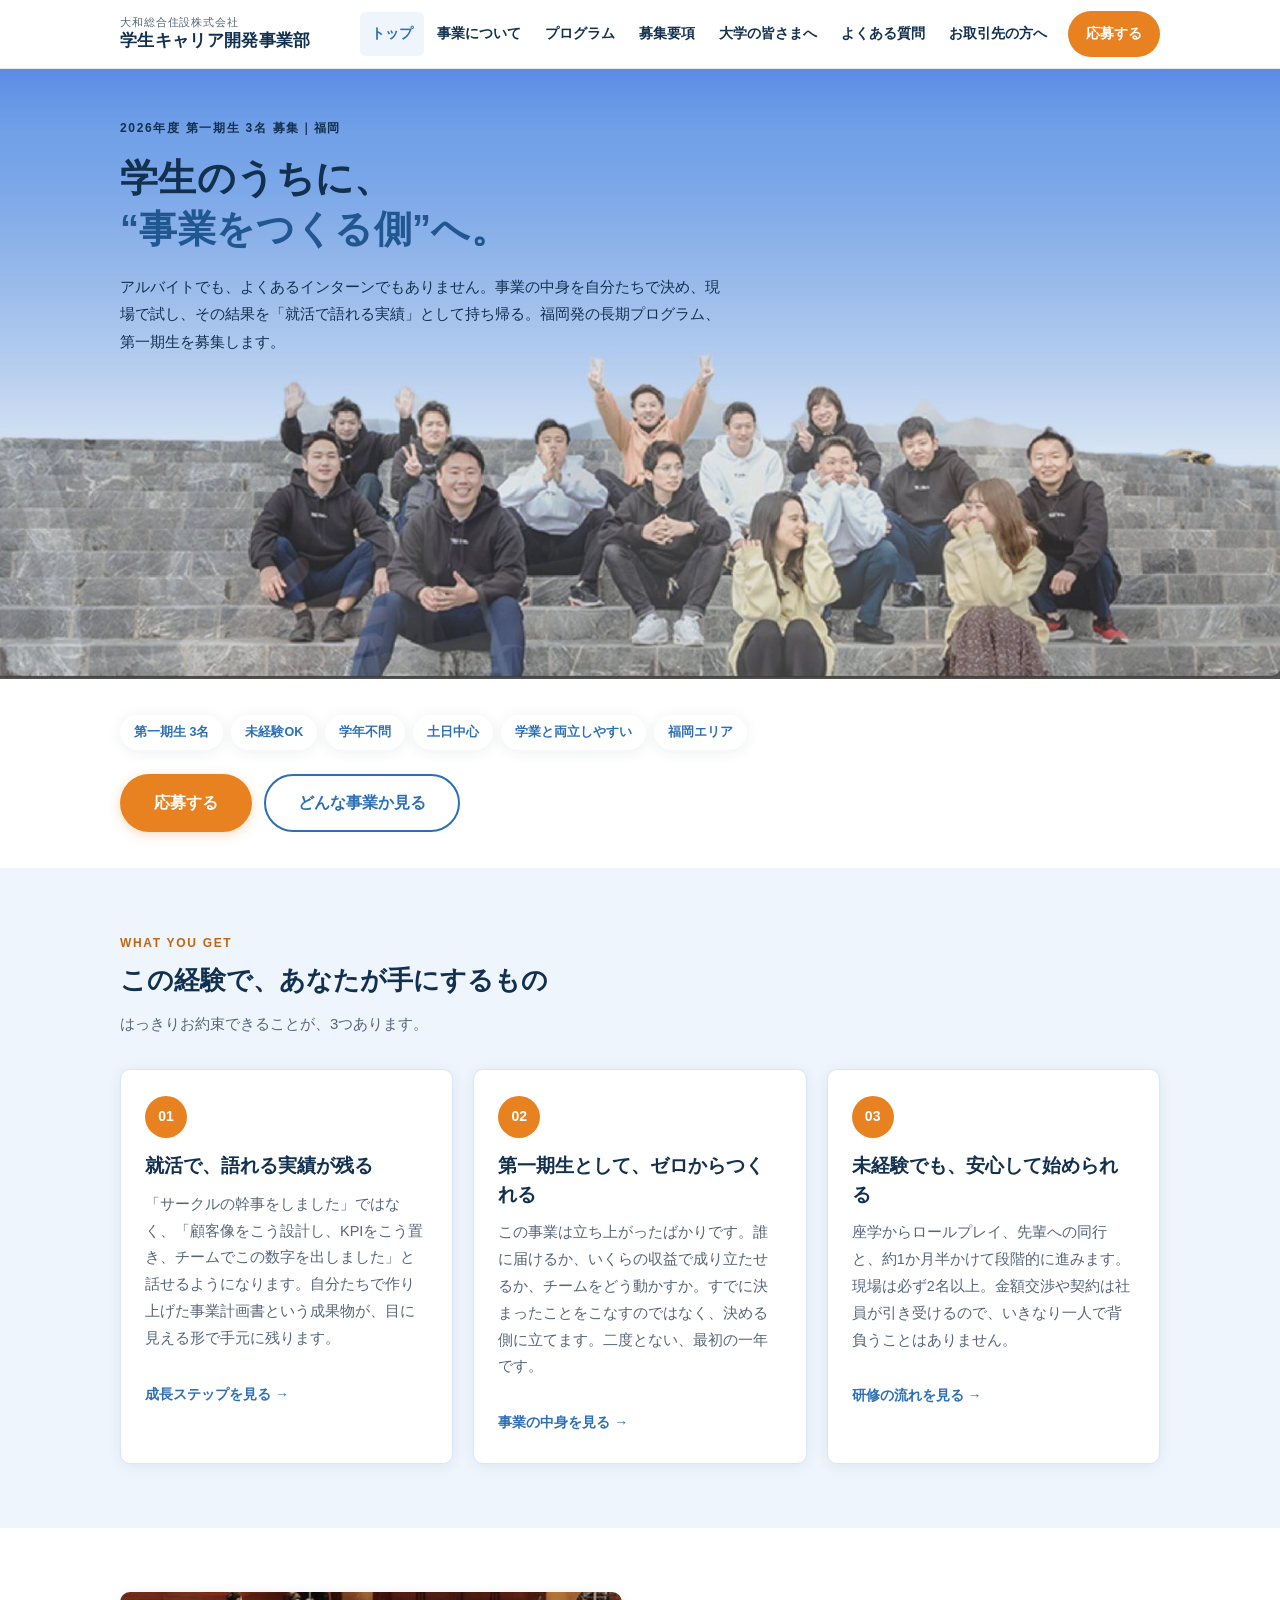
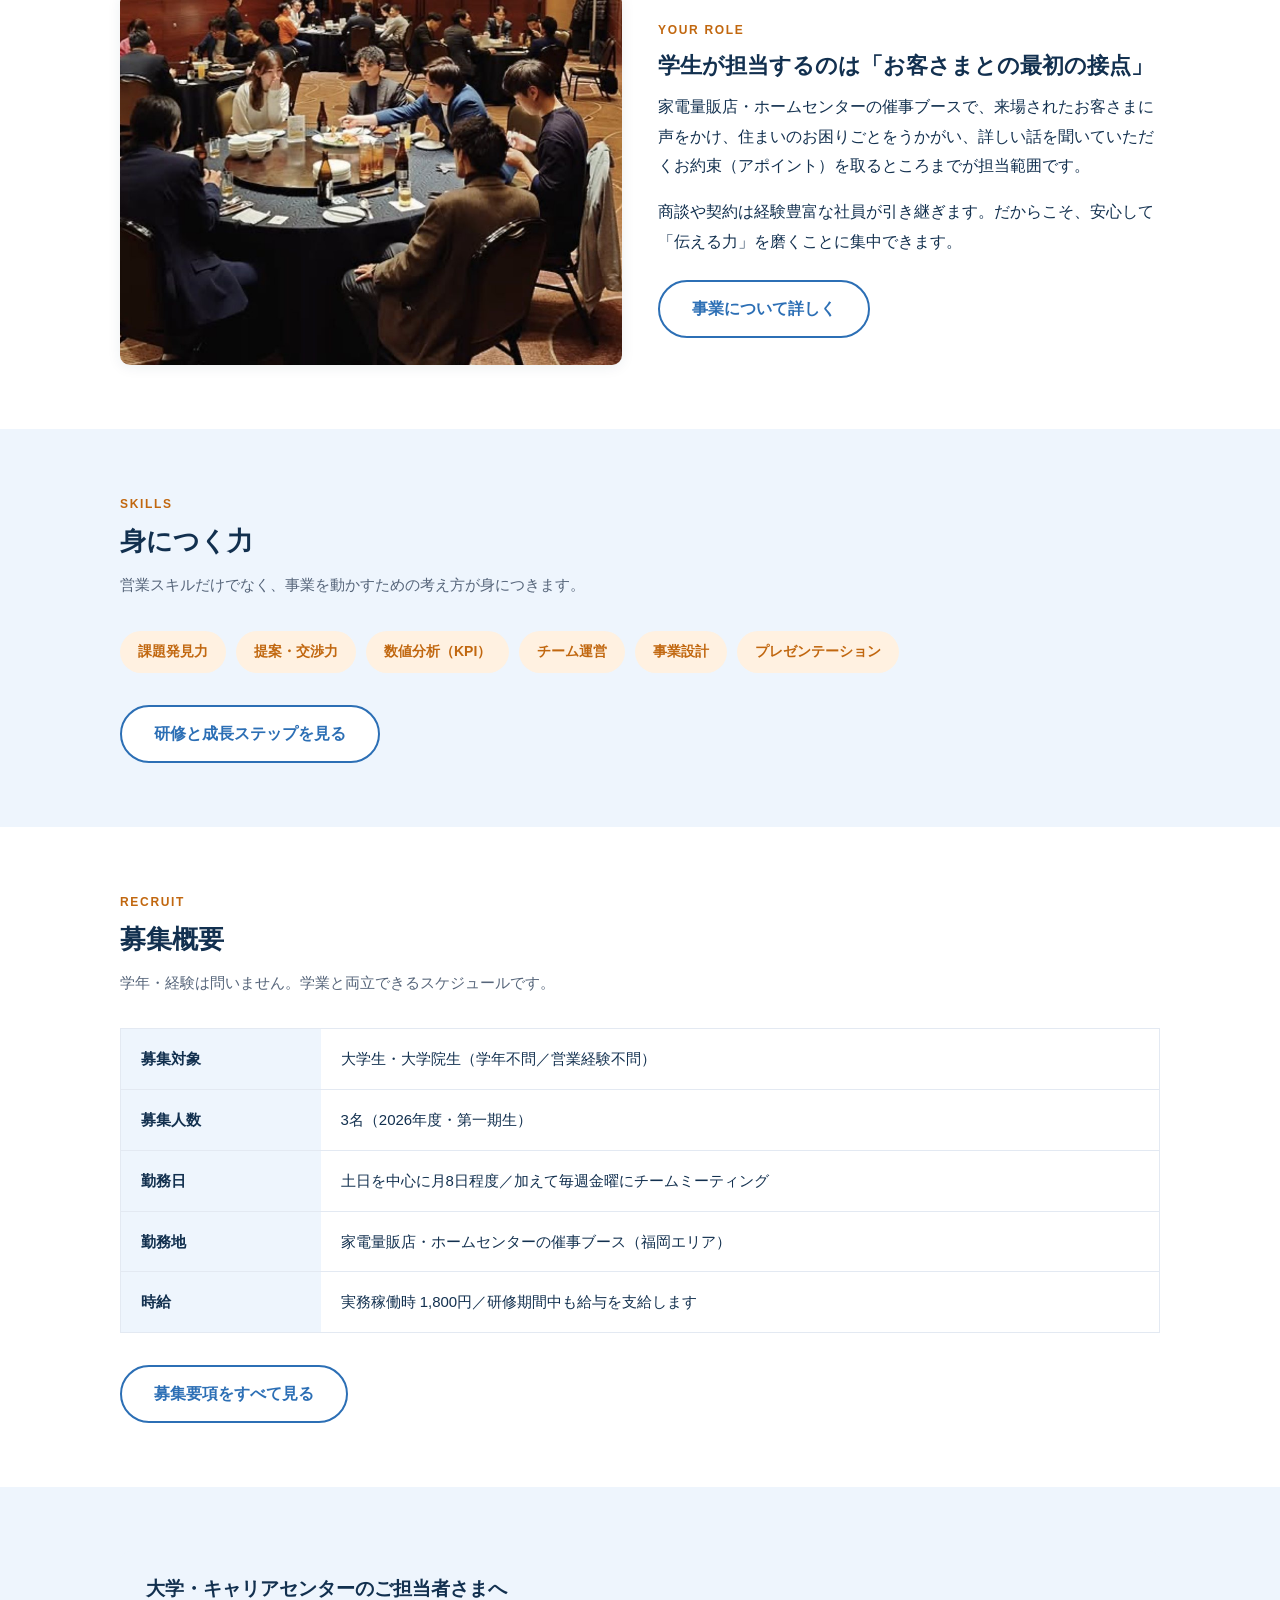
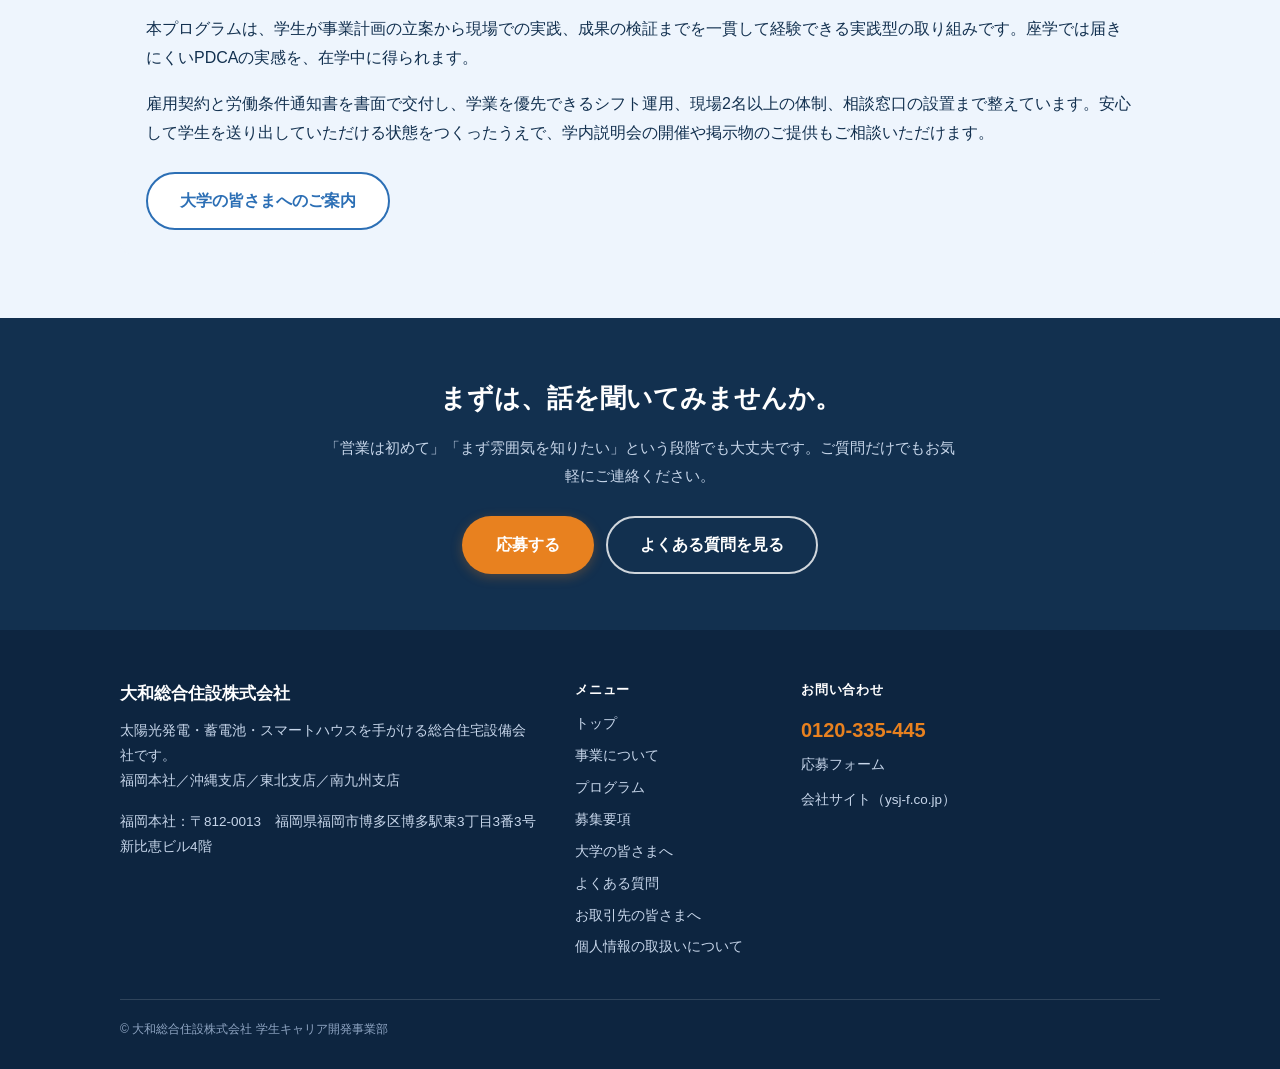
==== commit 491b51fd: "Add files via upload" ====
--- a/index.html
+++ b/index.html
@@ -38,6 +38,7 @@
       <a href="recruit.html">募集要項</a>
       <a href="for-universities.html">大学の皆さまへ</a>
       <a href="faq.html">よくある質問</a>
+      <a href="for-partners.html">お取引先の方へ</a>
       <a class="btn-apply" href="#" data-apply>応募する</a>
     </nav>
   </div>
@@ -51,7 +52,7 @@
     <img class="hero-img" src="assets/img/hero.jpg" alt="大和総合住設の社員が階段に並んで笑顔で写る集合写真">
     <div class="hero-copy">
       <div class="wrap">
-        <p class="hero-eyebrow">2026年 始動｜福岡｜第一期生 募集</p>
+        <p class="hero-eyebrow">2026年度 第一期生 3名 募集｜福岡</p>
         <h1>学生のうちに、<br><span class="accent">&ldquo;事業をつくる側&rdquo;へ。</span></h1>
         <p class="hero-lead">アルバイトでも、よくあるインターンでもありません。事業の中身を自分たちで決め、現場で試し、その結果を「就活で語れる実績」として持ち帰る。福岡発の長期プログラム、第一期生を募集します。</p>
       </div>
@@ -61,7 +62,7 @@
   <!-- スマートフォン用（写真の下にテキストを表示） -->
   <div class="hero-copy-sp">
     <div class="wrap">
-      <p class="hero-eyebrow">2026年 始動｜福岡｜第一期生 募集</p>
+      <p class="hero-eyebrow">2026年度 第一期生 3名 募集｜福岡</p>
       <h1>学生のうちに、<br><span class="accent">&ldquo;事業をつくる側&rdquo;へ。</span></h1>
       <p class="hero-lead">アルバイトでも、よくあるインターンでもありません。事業の中身を自分たちで決め、現場で試し、その結果を「就活で語れる実績」として持ち帰る。福岡発の長期プログラム、第一期生を募集します。</p>
     </div>
@@ -71,7 +72,7 @@
   <section class="section" style="padding-top:36px;padding-bottom:36px;">
     <div class="wrap">
       <ul class="hero-badges">
-        <li>第一期生募集</li>
+        <li>第一期生 3名</li>
         <li>未経験OK</li>
         <li>学年不問</li>
         <li>土日中心</li>
@@ -168,6 +169,7 @@
       </div>
       <table class="table">
         <tr><th>募集対象</th><td>大学生・大学院生（学年不問／営業経験不問）</td></tr>
+        <tr><th>募集人数</th><td>3名（2026年度・第一期生）</td></tr>
         <tr><th>勤務日</th><td>土日を中心に月8日程度／加えて毎週金曜にチームミーティング</td></tr>
         <tr><th>勤務地</th><td>家電量販店・ホームセンターの催事ブース（福岡エリア）</td></tr>
         <tr><th>時給</th><td>実務稼働時 1,800円／研修期間中も給与を支給します</td></tr>
@@ -222,12 +224,13 @@
           <li><a href="for-universities.html">大学の皆さまへ</a></li>
           <li><a href="faq.html">よくある質問</a></li>
           <li><a href="for-partners.html">お取引先の皆さまへ</a></li>
+          <li><a href="privacy.html">個人情報の取扱いについて</a></li>
         </ul>
       </div>
       <div class="footer-contact">
         <h4 style="color:#fff;font-size:13px;margin:0 0 10px;letter-spacing:.06em;">お問い合わせ</h4>
         <a class="tel" href="tel:0120335445" data-tel>0120-335-445</a>
-        <p style="margin:0 0 10px;"><a href="#" data-email>recruit@ysj-f.co.jp</a></p>
+        <p style="margin:0 0 10px;"><a href="#" data-apply>応募フォーム</a></p>
         <p style="margin:0;"><a href="https://ysj-f.co.jp" target="_blank" rel="noopener">会社サイト（ysj-f.co.jp）</a></p>
       </div>
     </div>
--- a/assets/style.css
+++ b/assets/style.css
@@ -2,39 +2,24 @@
 
 /* =========================================================
    大和総合住設株式会社 学生キャリア開発事業部 サイト共通CSS
-
-   色を変えたいときは、下の :root の値だけ書き換えてください。
-   それだけで全ページの色が変わります。
+   色を変えたいときは、下の :root の値を書き換えてください。
    ========================================================= */
 
 :root{
-  /* --- 文字の色 --- */
-  --ink:#33473F;         /* 基本の文字色（緑みのある墨色） */
-  --ink-deep:#2E463C;    /* フッターの背景 */
-
-  /* --- メインの緑 --- */
-  --green:#4FA57B;
-  --green-dark:#3B8461;
-  --green-light:#EDF6F0;  /* 薄い緑の背景 */
-
-  /* --- アクセントの黄（ボタン・番号） --- */
-  --sun:#F2A93B;
-  --sun-dark:#D98F22;
-  --sun-tint:#FDF3E2;
-
-  /* --- 背景・罫線 --- */
-  --cream:#FCFAF5;       /* ページ全体の背景（生成り色） */
-  --gray:#6E7C75;        /* 補足文の色 */
-  --line:#E6E4DA;        /* 罫線（あたたかみのあるベージュ） */
+  --navy:#12304F;
+  --navy-deep:#0D2540;
+  --blue:#2C6FB5;
+  --blue-dark:#215791;
+  --blue-light:#EEF5FD;
+  --orange:#E8811F;
+  --orange-dark:#C1670F;
+  --orange-tint:#FFF1E1;
+  --gray:#56657A;
+  --line:#E3E9F2;
   --white:#ffffff;
-
-  --shadow:0 4px 18px rgba(51,71,63,.07);
-  --shadow-lift:0 10px 26px rgba(51,71,63,.11);
-  --radius:20px;         /* 角の丸み。大きくするほどやわらかい印象に */
+  --shadow:0 2px 14px rgba(18,48,79,.08);
+  --radius:10px;
   --wrap:1080px;
-
-  /* 見出しに使う書体（丸ゴシック優先） */
-  --font-round:"Hiragino Maru Gothic ProN","ヒラギノ丸ゴ ProN W4","Hiragino Sans","Yu Gothic","YuGothic",Meiryo,"Noto Sans JP",sans-serif;
 }
 
 *,*::before,*::after{box-sizing:border-box;}
@@ -43,360 +28,278 @@
 
 body{
   margin:0;
-  color:var(--ink);
-  background:var(--cream);
+  color:var(--navy);
+  background:var(--white);
   font-family:"Hiragino Kaku Gothic ProN","Hiragino Sans","Yu Gothic","YuGothic",Meiryo,"Noto Sans JP",sans-serif;
   font-size:16px;
-  line-height:1.9;
+  line-height:1.85;
   -webkit-text-size-adjust:100%;
 }
 
 img{max-width:100%;height:auto;display:block;border:0;}
-a{color:var(--green-dark);}
-a:hover{color:var(--green);}
-
-h1,h2,h3,h4{font-family:var(--font-round);letter-spacing:.02em;}
-
-.wrap{width:100%;max-width:var(--wrap);margin:0 auto;padding:0 20px;position:relative;z-index:1;}
-
-/* ---------------- ヘッダー ---------------- */
+a{color:var(--blue);}
+a:hover{color:var(--blue-dark);}
+
+.wrap{width:100%;max-width:var(--wrap);margin:0 auto;padding:0 20px;}
+
+/* ---------------- header ---------------- */
 .site-header{
   position:sticky;top:0;z-index:100;
-  background:rgba(252,250,245,.95);
-  backdrop-filter:saturate(160%) blur(8px);
-  -webkit-backdrop-filter:saturate(160%) blur(8px);
+  background:rgba(255,255,255,.97);
   border-bottom:1px solid var(--line);
 }
 .header-inner{
   display:flex;align-items:center;justify-content:space-between;
-  gap:16px;min-height:72px;position:relative;
-}
-.brand{display:block;text-decoration:none;color:var(--ink);line-height:1.35;}
+  gap:16px;min-height:68px;position:relative;
+}
+.brand{display:block;text-decoration:none;color:var(--navy);line-height:1.35;}
 .brand .brand-sub{display:block;font-size:11px;letter-spacing:.08em;color:var(--gray);}
-.brand .brand-main{display:block;font-size:17px;font-weight:700;font-family:var(--font-round);}
+.brand .brand-main{display:block;font-size:17px;font-weight:700;letter-spacing:.02em;}
 
 .nav{display:flex;align-items:center;gap:2px;}
 .nav a{
-  display:inline-block;padding:9px 12px;border-radius:999px;
-  font-size:14px;font-weight:700;text-decoration:none;color:var(--ink);
-  transition:background .2s,color .2s;
-}
-.nav a:hover{background:var(--green-light);color:var(--green-dark);}
-.nav a.is-current{color:var(--green-dark);background:var(--green-light);}
+  display:inline-block;padding:9px 11px;border-radius:6px;
+  font-size:14px;font-weight:700;text-decoration:none;color:var(--navy);
+}
+.nav a:hover{background:var(--blue-light);color:var(--blue-dark);}
+.nav a.is-current{color:var(--blue);background:var(--blue-light);}
 .nav .btn-apply{
-  margin-left:8px;background:var(--sun);color:#fff;padding:10px 20px;
-  box-shadow:0 3px 10px rgba(242,169,59,.32);
-}
-.nav .btn-apply:hover{background:var(--sun-dark);color:#fff;}
+  margin-left:8px;background:var(--orange);color:#fff;padding:10px 18px;border-radius:999px;
+}
+.nav .btn-apply:hover{background:var(--orange-dark);color:#fff;}
 
 .nav-toggle{
-  display:none;width:44px;height:42px;border:1px solid var(--line);background:#fff;
-  border-radius:14px;cursor:pointer;padding:0;
+  display:none;width:44px;height:40px;border:1px solid var(--line);background:#fff;
+  border-radius:8px;cursor:pointer;padding:0;
 }
 .nav-toggle span,.nav-toggle span::before,.nav-toggle span::after{
-  display:block;width:20px;height:2px;background:var(--ink);margin:0 auto;position:relative;border-radius:2px;
+  display:block;width:20px;height:2px;background:var(--navy);margin:0 auto;position:relative;
 }
 .nav-toggle span::before{content:"";position:absolute;top:-6px;left:0;}
 .nav-toggle span::after{content:"";position:absolute;top:6px;left:0;}
 
-/* ---------------- ボタン ---------------- */
+/* ---------------- buttons ---------------- */
 .btn{
   display:inline-block;text-decoration:none;font-weight:700;text-align:center;
-  padding:16px 34px;border-radius:999px;font-size:16px;line-height:1.5;
-  border:2px solid transparent;cursor:pointer;font-family:var(--font-round);
-  transition:transform .18s,box-shadow .18s,background .18s;
-}
-.btn:hover{transform:translateY(-2px);}
-.btn-primary{background:var(--sun);color:#fff;box-shadow:0 5px 16px rgba(242,169,59,.34);}
-.btn-primary:hover{background:var(--sun-dark);color:#fff;box-shadow:0 9px 22px rgba(242,169,59,.40);}
-.btn-ghost{background:#fff;color:var(--green-dark);border-color:var(--green);}
-.btn-ghost:hover{background:var(--green-light);color:var(--green-dark);}
-.btn-line{background:#fff;color:var(--green-dark);border-color:var(--green);}
-.btn-line:hover{background:var(--green-light);color:var(--green-dark);}
-
-/* ---------------- トップの大きな写真 ---------------- */
-.hero{position:relative;background:#CFE3D8;overflow:hidden;}
+  padding:15px 32px;border-radius:999px;font-size:16px;line-height:1.5;
+  border:2px solid transparent;cursor:pointer;
+}
+.btn-primary{background:var(--orange);color:#fff;box-shadow:0 3px 12px rgba(232,129,31,.28);}
+.btn-primary:hover{background:var(--orange-dark);color:#fff;}
+.btn-ghost{background:#fff;color:var(--blue);border-color:var(--blue);}
+.btn-ghost:hover{background:var(--blue-light);color:var(--blue-dark);}
+.btn-line{background:transparent;color:#fff;border-color:rgba(255,255,255,.8);}
+.btn-line:hover{background:rgba(255,255,255,.14);color:#fff;}
+
+/* ---------------- hero (top page) ---------------- */
+.hero{position:relative;background:#7FA9E0;overflow:hidden;}
 .hero-img{width:100%;height:auto;display:block;}
 .hero-copy{position:absolute;left:0;right:0;top:7%;}
 .hero-eyebrow{
   display:inline-block;font-size:12px;font-weight:700;letter-spacing:.14em;
-  color:var(--ink);margin:0 0 14px;
-  background:rgba(255,255,255,.84);padding:6px 16px;border-radius:999px;
+  color:var(--navy);margin:0 0 14px;
 }
 .hero h1{
-  margin:0 0 18px;font-size:39px;line-height:1.38;font-weight:700;
-}
-.hero h1 .accent{color:var(--green-dark);}
-.hero-lead{margin:0 0 22px;font-size:15px;color:var(--ink);max-width:600px;}
-.hero-badges{list-style:none;margin:0 0 26px;padding:0;display:flex;flex-wrap:wrap;gap:9px;}
+  margin:0 0 18px;font-size:38px;line-height:1.34;font-weight:700;letter-spacing:.01em;
+}
+.hero h1 .accent{color:var(--blue-dark);}
+.hero-lead{margin:0 0 22px;font-size:15px;color:var(--navy);max-width:600px;}
+.hero-badges{list-style:none;margin:0 0 24px;padding:0;display:flex;flex-wrap:wrap;gap:8px;}
 .hero-badges li{
-  background:#fff;color:var(--green-dark);font-size:12.5px;font-weight:700;
-  padding:7px 16px;border-radius:999px;box-shadow:var(--shadow);
+  background:#fff;color:var(--blue);font-size:12.5px;font-weight:700;
+  padding:6px 14px;border-radius:999px;box-shadow:var(--shadow);
 }
 .hero-actions{display:flex;flex-wrap:wrap;gap:12px;}
 .hero-copy-sp{display:none;}
 
-/* ---------------- 下層ページの見出し帯 ---------------- */
-.page-head{
-  background:var(--green-light);padding:48px 0 46px;position:relative;
-}
-.page-head::after{
-  content:"";position:absolute;left:0;right:0;bottom:-1px;height:22px;
-  background:var(--cream);
-  -webkit-mask:url('data:image/svg+xml;utf8,<svg xmlns="http://www.w3.org/2000/svg" viewBox="0 0 1200 22" preserveAspectRatio="none"><path d="M0,22 H1200 V8 C900,26 300,-4 0,12 Z" fill="black"/></svg>') no-repeat 50% 50%/100% 100%;
-          mask:url('data:image/svg+xml;utf8,<svg xmlns="http://www.w3.org/2000/svg" viewBox="0 0 1200 22" preserveAspectRatio="none"><path d="M0,22 H1200 V8 C900,26 300,-4 0,12 Z" fill="black"/></svg>') no-repeat 50% 50%/100% 100%;
-}
-.page-head h1{margin:0 0 10px;font-size:31px;line-height:1.42;}
+/* ---------------- page head (sub pages) ---------------- */
+.page-head{background:var(--blue-light);padding:44px 0 40px;border-bottom:1px solid var(--line);}
+.page-head h1{margin:0 0 10px;font-size:30px;line-height:1.4;}
 .page-head p{margin:0;color:var(--gray);font-size:15px;}
 .breadcrumb{font-size:12.5px;color:var(--gray);margin:0 0 14px;}
 .breadcrumb a{color:var(--gray);text-decoration:none;}
 .breadcrumb a:hover{text-decoration:underline;}
 
-/* ---------------- セクション ---------------- */
-.section{padding:70px 0;position:relative;}
-
-/* 薄い緑の帯。上下を波形にして、やわらかくつなげています */
-.section-tint{background:var(--green-light);position:relative;}
-.section-tint::before,
-.section-tint::after{
-  content:"";position:absolute;left:0;right:0;height:22px;background:var(--cream);z-index:0;
-}
-.section-tint::before{
-  top:-1px;
-  -webkit-mask:url('data:image/svg+xml;utf8,<svg xmlns="http://www.w3.org/2000/svg" viewBox="0 0 1200 22" preserveAspectRatio="none"><path d="M0,0 H1200 V6 C900,26 300,-4 0,14 Z" fill="black"/></svg>') no-repeat 50% 50%/100% 100%;
-          mask:url('data:image/svg+xml;utf8,<svg xmlns="http://www.w3.org/2000/svg" viewBox="0 0 1200 22" preserveAspectRatio="none"><path d="M0,0 H1200 V6 C900,26 300,-4 0,14 Z" fill="black"/></svg>') no-repeat 50% 50%/100% 100%;
-}
-.section-tint::after{
-  bottom:-1px;
-  -webkit-mask:url('data:image/svg+xml;utf8,<svg xmlns="http://www.w3.org/2000/svg" viewBox="0 0 1200 22" preserveAspectRatio="none"><path d="M0,22 H1200 V8 C900,26 300,-4 0,12 Z" fill="black"/></svg>') no-repeat 50% 50%/100% 100%;
-          mask:url('data:image/svg+xml;utf8,<svg xmlns="http://www.w3.org/2000/svg" viewBox="0 0 1200 22" preserveAspectRatio="none"><path d="M0,22 H1200 V8 C900,26 300,-4 0,12 Z" fill="black"/></svg>') no-repeat 50% 50%/100% 100%;
-}
-
-.section-head{margin:0 0 36px;}
+/* ---------------- sections ---------------- */
+.section{padding:64px 0;}
+.section-tint{background:var(--blue-light);}
+.section-head{margin:0 0 32px;}
 .section-head .label{
-  display:inline-block;font-size:12px;font-weight:700;letter-spacing:.14em;
-  color:var(--green-dark);margin-bottom:10px;position:relative;padding-left:26px;
-}
-/* 見出しラベルの横の、小さな丸ふたつ */
-.section-head .label::before{
-  content:"";position:absolute;left:0;top:50%;transform:translateY(-50%);
-  width:14px;height:14px;border-radius:50%;background:var(--green);opacity:.22;
-}
-.section-head .label::after{
-  content:"";position:absolute;left:9px;top:50%;transform:translateY(-50%);
-  width:7px;height:7px;border-radius:50%;background:var(--green);opacity:.55;
-}
-.section-head h2{margin:0 0 12px;font-size:27px;line-height:1.5;}
+  display:block;font-size:12px;font-weight:700;letter-spacing:.14em;color:var(--orange-dark);margin-bottom:8px;
+}
+.section-head h2{margin:0 0 10px;font-size:26px;line-height:1.45;}
 .section-head p{margin:0;color:var(--gray);font-size:15px;}
 
-h3{font-size:19px;line-height:1.55;margin:0 0 10px;}
+h3{font-size:19px;line-height:1.5;margin:0 0 10px;}
 p{margin:0 0 16px;}
 p:last-child{margin-bottom:0;}
-strong{color:var(--green-dark);}
-
-/* ---------------- カード ---------------- */
-.cards{display:flex;flex-wrap:wrap;gap:22px;}
+
+/* ---------------- cards ---------------- */
+.cards{display:flex;flex-wrap:wrap;gap:20px;}
 .card{
   flex:1 1 290px;background:#fff;border:1px solid var(--line);border-radius:var(--radius);
-  padding:30px 28px;box-shadow:var(--shadow);
-  transition:transform .2s,box-shadow .2s;
-}
-.card:hover{transform:translateY(-3px);box-shadow:var(--shadow-lift);}
-.section-tint .card{border-color:#DCEAE1;}
+  padding:26px 24px;box-shadow:var(--shadow);
+}
+.section-tint .card{border-color:#DBE6F5;}
 .card .num{
   display:inline-flex;align-items:center;justify-content:center;
-  width:48px;height:48px;border-radius:50%;
-  background:linear-gradient(140deg,#F8C071 0%,var(--sun) 100%);
-  color:#fff;font-family:var(--font-round);
-  font-weight:700;font-size:14px;margin-bottom:16px;
-  box-shadow:0 4px 12px rgba(242,169,59,.30);
+  width:42px;height:42px;border-radius:50%;background:var(--orange);color:#fff;
+  font-weight:700;font-size:14px;margin-bottom:14px;
 }
 .card h3{margin-bottom:10px;}
 .card p{font-size:14.5px;color:var(--gray);}
-.card .more{display:inline-block;margin-top:16px;font-size:14px;font-weight:700;text-decoration:none;}
+.card .more{display:inline-block;margin-top:14px;font-size:14px;font-weight:700;text-decoration:none;}
 .card .more::after{content:" \2192";}
 
-/* ---------------- 写真＋文章の並び ---------------- */
-.media{display:flex;flex-wrap:wrap;gap:42px;align-items:center;}
-.media-img{flex:1 1 380px;min-width:270px;position:relative;}
-/* 写真の後ろに、そっと丸を敷いています */
-.media-img::before{
-  content:"";position:absolute;width:132px;height:132px;border-radius:50%;
-  background:var(--sun-tint);right:-16px;top:-16px;z-index:0;
-}
-.media-img img{border-radius:var(--radius);box-shadow:var(--shadow);width:100%;position:relative;z-index:1;}
+/* ---------------- media rows ---------------- */
+.media{display:flex;flex-wrap:wrap;gap:36px;align-items:center;}
+.media-img{flex:1 1 380px;min-width:270px;}
+.media-img img{border-radius:var(--radius);box-shadow:var(--shadow);width:100%;}
 .media-body{flex:1 1 380px;min-width:270px;}
-.media-body h3{font-size:23px;}
-
-/* ---------------- 丸いタグ ---------------- */
+.media-body h3{font-size:22px;}
+
+/* ---------------- chips ---------------- */
 .chips{list-style:none;display:flex;flex-wrap:wrap;gap:10px;margin:0;padding:0;}
 .chips li{
-  background:var(--green-light);color:var(--green-dark);font-weight:700;font-size:14px;
-  padding:9px 20px;border-radius:999px;font-family:var(--font-round);
-}
-
-/* ---------------- ステップ ---------------- */
+  background:var(--orange-tint);color:var(--orange-dark);font-weight:700;font-size:14px;
+  padding:8px 18px;border-radius:999px;
+}
+
+/* ---------------- steps ---------------- */
 .steps{list-style:none;margin:0;padding:0;}
-.steps li{position:relative;padding:0 0 30px 66px;}
+.steps li{position:relative;padding:0 0 28px 62px;}
 .steps li::before{
   content:attr(data-step);
-  position:absolute;left:0;top:0;width:46px;height:46px;border-radius:50%;
-  background:linear-gradient(140deg,#79C09A 0%,var(--green) 100%);
-  color:#fff;font-weight:700;font-size:13px;font-family:var(--font-round);
+  position:absolute;left:0;top:0;width:42px;height:42px;border-radius:50%;
+  background:var(--blue);color:#fff;font-weight:700;font-size:13px;
   display:flex;align-items:center;justify-content:center;
-  box-shadow:0 4px 12px rgba(79,165,123,.28);
 }
 .steps li::after{
-  content:"";position:absolute;left:22px;top:52px;bottom:6px;width:2px;
-  background:repeating-linear-gradient(180deg,var(--line) 0 6px,transparent 6px 12px);
+  content:"";position:absolute;left:20px;top:46px;bottom:6px;width:2px;background:var(--line);
 }
 .steps li:last-child{padding-bottom:0;}
 .steps li:last-child::after{display:none;}
-.steps h3{margin:8px 0 6px;font-size:18px;}
+.steps h3{margin:6px 0 6px;font-size:18px;}
 .steps p{font-size:14.5px;color:var(--gray);}
 
-/* ---------------- 表 ---------------- */
-.table{
-  width:100%;border-collapse:separate;border-spacing:0;background:#fff;
-  border:1px solid var(--line);border-radius:var(--radius);overflow:hidden;
-  box-shadow:var(--shadow);
-}
-.table th,.table td{padding:18px 22px;border-bottom:1px solid var(--line);text-align:left;vertical-align:top;font-size:15px;}
-.table th{width:200px;background:var(--green-light);font-weight:700;color:var(--ink);}
+/* ---------------- table ---------------- */
+.table{width:100%;border-collapse:collapse;background:#fff;border:1px solid var(--line);}
+.table th,.table td{padding:16px 20px;border-bottom:1px solid var(--line);text-align:left;vertical-align:top;font-size:15px;}
+.table th{width:200px;background:var(--blue-light);font-weight:700;color:var(--navy);}
 .table tr:last-child th,.table tr:last-child td{border-bottom:0;}
 
-/* ---------------- よくある質問 ---------------- */
+/* ---------------- faq ---------------- */
 .faq{list-style:none;margin:0;padding:0;}
-.faq li{
-  background:#fff;border:1px solid var(--line);border-radius:var(--radius);
-  padding:26px 28px;margin-bottom:16px;box-shadow:var(--shadow);
-}
-.faq .q{font-weight:700;font-size:16.5px;margin:0 0 10px;padding-left:40px;position:relative;font-family:var(--font-round);}
-.faq .q::before{
-  content:"Q";position:absolute;left:0;top:2px;width:28px;height:28px;border-radius:50%;
-  background:var(--sun-tint);color:var(--sun-dark);font-weight:700;font-size:14px;
-  display:flex;align-items:center;justify-content:center;
-}
-.faq .a{margin:0;font-size:14.5px;color:var(--gray);padding-left:40px;position:relative;}
-.faq .a::before{
-  content:"A";position:absolute;left:0;top:2px;width:28px;height:28px;border-radius:50%;
-  background:var(--green-light);color:var(--green-dark);font-weight:700;font-size:14px;
-  display:flex;align-items:center;justify-content:center;
-}
-
-/* ---------------- 囲みボックス ---------------- */
-.note{
-  background:#fff;border:1px solid var(--line);border-radius:var(--radius);
-  padding:30px 32px;box-shadow:var(--shadow);position:relative;overflow:hidden;
-}
-.note::before{
-  content:"";position:absolute;right:-40px;top:-40px;width:140px;height:140px;
-  border-radius:50%;background:var(--green-light);
-}
-.note>*{position:relative;z-index:1;}
+.faq li{background:#fff;border:1px solid var(--line);border-radius:var(--radius);padding:22px 24px;margin-bottom:14px;box-shadow:var(--shadow);}
+.faq .q{font-weight:700;font-size:16.5px;margin:0 0 8px;padding-left:30px;position:relative;}
+.faq .q::before{content:"Q";position:absolute;left:0;top:0;color:var(--orange);font-weight:700;}
+.faq .a{margin:0;font-size:14.5px;color:var(--gray);padding-left:30px;position:relative;}
+.faq .a::before{content:"A";position:absolute;left:0;top:0;color:var(--blue);font-weight:700;}
+
+/* ---------------- note box ---------------- */
+.note{background:var(--blue-light);border-radius:var(--radius);padding:24px 26px;}
 .note h3{margin-top:0;}
 
-/* ---------------- 下部の呼びかけ帯 ---------------- */
-.cta{
-  background:linear-gradient(160deg,var(--green-light) 0%,var(--sun-tint) 100%);
-  color:var(--ink);padding:66px 0;text-align:center;position:relative;
-}
-.cta::before{
-  content:"";position:absolute;left:0;right:0;top:-1px;height:22px;background:var(--cream);
-  -webkit-mask:url('data:image/svg+xml;utf8,<svg xmlns="http://www.w3.org/2000/svg" viewBox="0 0 1200 22" preserveAspectRatio="none"><path d="M0,0 H1200 V6 C900,26 300,-4 0,14 Z" fill="black"/></svg>') no-repeat 50% 50%/100% 100%;
-          mask:url('data:image/svg+xml;utf8,<svg xmlns="http://www.w3.org/2000/svg" viewBox="0 0 1200 22" preserveAspectRatio="none"><path d="M0,0 H1200 V6 C900,26 300,-4 0,14 Z" fill="black"/></svg>') no-repeat 50% 50%/100% 100%;
-}
-.cta h2{margin:0 0 14px;font-size:27px;color:var(--ink);}
-.cta p{margin:0 auto 28px;max-width:640px;color:var(--gray);font-size:15px;}
+/* ---------------- CTA band ---------------- */
+.cta{background:var(--navy);color:#fff;padding:56px 0;text-align:center;}
+.cta h2{margin:0 0 12px;font-size:26px;color:#fff;}
+.cta p{margin:0 auto 26px;max-width:640px;color:#C7D6EA;font-size:15px;}
 .cta-actions{display:flex;flex-wrap:wrap;gap:12px;justify-content:center;}
 
-/* ---------------- 前後のページ送り ---------------- */
-.pagenav{
-  display:flex;flex-wrap:wrap;gap:14px;justify-content:space-between;
-  padding:34px 0 0;border-top:1px dashed var(--line);margin-top:52px;
-}
+/* ---------------- page nav ---------------- */
+.pagenav{display:flex;flex-wrap:wrap;gap:14px;justify-content:space-between;padding:34px 0 0;border-top:1px solid var(--line);margin-top:48px;}
 .pagenav a{font-weight:700;text-decoration:none;font-size:15px;}
 
-/* ---------------- フッター ---------------- */
-.site-footer{background:var(--ink-deep);color:#CFDDD6;padding:54px 0 30px;font-size:13.5px;}
-.site-footer a{color:#CFDDD6;text-decoration:none;}
+/* ---------------- footer ---------------- */
+.site-footer{background:var(--navy-deep);color:#C7D6EA;padding:48px 0 28px;font-size:13.5px;}
+.site-footer a{color:#C7D6EA;text-decoration:none;}
 .site-footer a:hover{color:#fff;text-decoration:underline;}
 .footer-top{display:flex;flex-wrap:wrap;gap:36px;justify-content:space-between;}
 .footer-brand{flex:1 1 300px;}
-.footer-brand .name{color:#fff;font-size:17px;font-weight:700;margin:0 0 10px;font-family:var(--font-round);}
+.footer-brand .name{color:#fff;font-size:17px;font-weight:700;margin:0 0 10px;}
 .footer-links{flex:0 1 190px;}
 .footer-links h4{color:#fff;font-size:13px;margin:0 0 10px;letter-spacing:.06em;}
 .footer-links ul{list-style:none;margin:0;padding:0;}
 .footer-links li{margin-bottom:7px;}
 .footer-contact{flex:1 1 240px;}
-.footer-contact .tel{color:#F8CB8A;font-size:21px;font-weight:700;display:block;margin-bottom:4px;font-family:var(--font-round);}
-.footer-bottom{border-top:1px solid rgba(255,255,255,.14);margin-top:34px;padding-top:18px;font-size:12px;color:#98AEA5;}
-
-/* ---------------- 余白などの調整用 ---------------- */
+.footer-contact .tel{color:var(--orange);font-size:20px;font-weight:700;display:block;margin-bottom:4px;}
+.footer-bottom{border-top:1px solid rgba(255,255,255,.14);margin-top:32px;padding-top:18px;font-size:12px;color:#8FA5C2;}
+
+/* ---------------- utilities ---------------- */
 .mt0{margin-top:0;}
 .mb0{margin-bottom:0;}
 .mt24{margin-top:24px;}
 .mt32{margin-top:32px;}
 .mt40{margin-top:40px;}
 .center{text-align:center;}
-.lead{font-size:17.5px;line-height:1.95;}
+.lead{font-size:17px;line-height:1.9;}
 .small{font-size:13px;color:var(--gray);}
 
+/* ========== 画面がやや狭いとき（メニュー項目が7つあるため詰める）========== */
+@media (max-width:1060px){
+  .nav a{padding:9px 7px;font-size:13px;}
+  .nav .btn-apply{padding:9px 15px;}
+}
+
 /* ================= タブレット ================= */
+/* メニューが横に収まらなくなるため、900px以下では折りたたみ式にします */
 @media (max-width:900px){
   .hero h1{font-size:30px;}
   .hero-copy{top:4%;}
   .hero-lead{font-size:14px;}
-  .nav a{padding:8px 9px;font-size:13px;}
-  .nav .btn-apply{padding:9px 15px;}
-  .media-img::before{width:100px;height:100px;}
-}
-
-/* ================= スマートフォン ================= */
-@media (max-width:760px){
-  body{font-size:15px;}
 
   .nav-toggle{display:block;}
   .nav{
     display:none;position:absolute;left:0;right:0;top:100%;
     flex-direction:column;align-items:stretch;gap:0;
-    background:#fff;border:1px solid var(--line);border-radius:0 0 var(--radius) var(--radius);
-    box-shadow:0 10px 24px rgba(51,71,63,.12);padding:10px 14px 18px;
+    background:#fff;border:1px solid var(--line);border-radius:0 0 10px 10px;
+    box-shadow:0 8px 20px rgba(18,48,79,.10);padding:8px 12px 16px;
   }
   .nav.is-open{display:flex;}
-  .nav a{padding:13px 12px;font-size:15px;}
-  .nav .btn-apply{margin:12px 0 0;text-align:center;}
+  .nav a{padding:13px 10px;font-size:15px;border-radius:6px;}
+  .nav .btn-apply{margin:10px 0 0;text-align:center;padding:13px 18px;}
+}
+
+/* ================= スマートフォン ================= */
+@media (max-width:760px){
+  body{font-size:15px;}
+
+  .nav-toggle{display:block;}
+  .nav{
+    display:none;position:absolute;left:0;right:0;top:100%;
+    flex-direction:column;align-items:stretch;gap:0;
+    background:#fff;border:1px solid var(--line);border-radius:0 0 10px 10px;
+    box-shadow:0 8px 20px rgba(18,48,79,.10);padding:8px 12px 16px;
+  }
+  .nav.is-open{display:flex;}
+  .nav a{padding:13px 10px;font-size:15px;border-radius:6px;}
+  .nav .btn-apply{margin:10px 0 0;text-align:center;}
 
   .hero-copy{display:none;}
   .hero-copy-sp{
-    display:block;background:linear-gradient(180deg,#D6E9DE 0%,var(--cream) 100%);
-    padding:30px 0 36px;
+    display:block;background:linear-gradient(180deg,#9CC0EA 0%,#EEF5FD 100%);
+    padding:28px 0 34px;
   }
-  .hero-copy-sp h1{font-size:25px;margin:0 0 14px;line-height:1.46;}
+  .hero-copy-sp h1{font-size:25px;margin:0 0 14px;line-height:1.42;}
   .hero-copy-sp .hero-lead{font-size:14.5px;}
 
-  .section{padding:50px 0;}
+  .section{padding:44px 0;}
   .section-head h2{font-size:22px;}
-  .page-head{padding:34px 0 34px;}
+  .page-head{padding:32px 0 30px;}
   .page-head h1{font-size:24px;}
 
-  .card{padding:24px 22px;}
-  .media{gap:26px;}
+  .media{gap:24px;}
   .media-body h3{font-size:19px;}
-  .media-img::before{width:84px;height:84px;right:-10px;top:-10px;}
 
   .table th,.table td{display:block;width:100%;}
-  .table th{border-bottom:0;padding:16px 20px 6px;}
-  .table td{padding:0 20px 18px;}
-
-  .steps li{padding-left:56px;}
-  .steps li::before{width:40px;height:40px;font-size:12px;}
-  .steps li::after{left:19px;top:46px;}
-
-  .faq li{padding:22px 20px;}
-  .note{padding:24px 22px;}
-
-  .cta{padding:50px 0;}
+  .table th{border-bottom:0;padding:14px 18px 4px;}
+  .table td{padding:0 18px 16px;}
+
+  .steps li{padding-left:52px;}
+  .steps li::before{width:36px;height:36px;font-size:12px;}
+  .steps li::after{left:17px;top:40px;}
+
+  .cta{padding:44px 0;}
   .cta h2{font-size:22px;}
 
   .hero-actions .btn,.cta-actions .btn{width:100%;}
